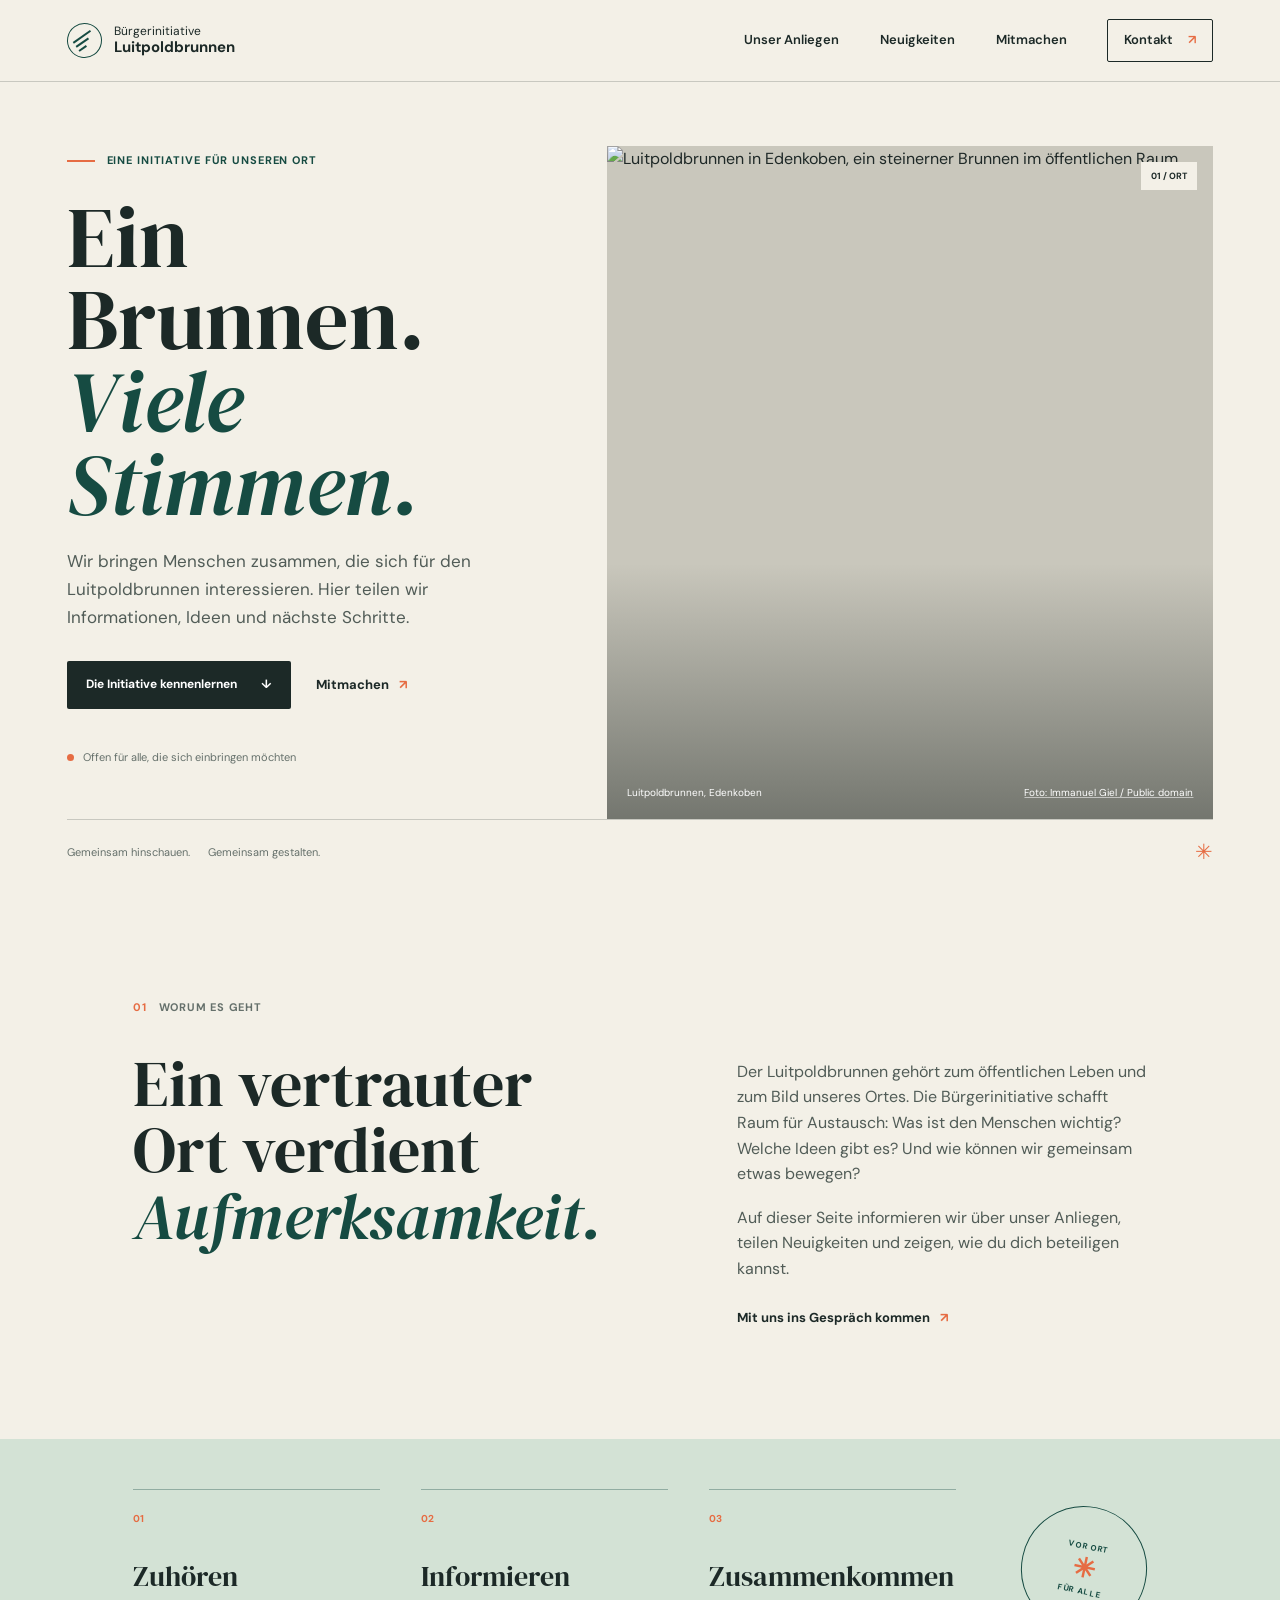
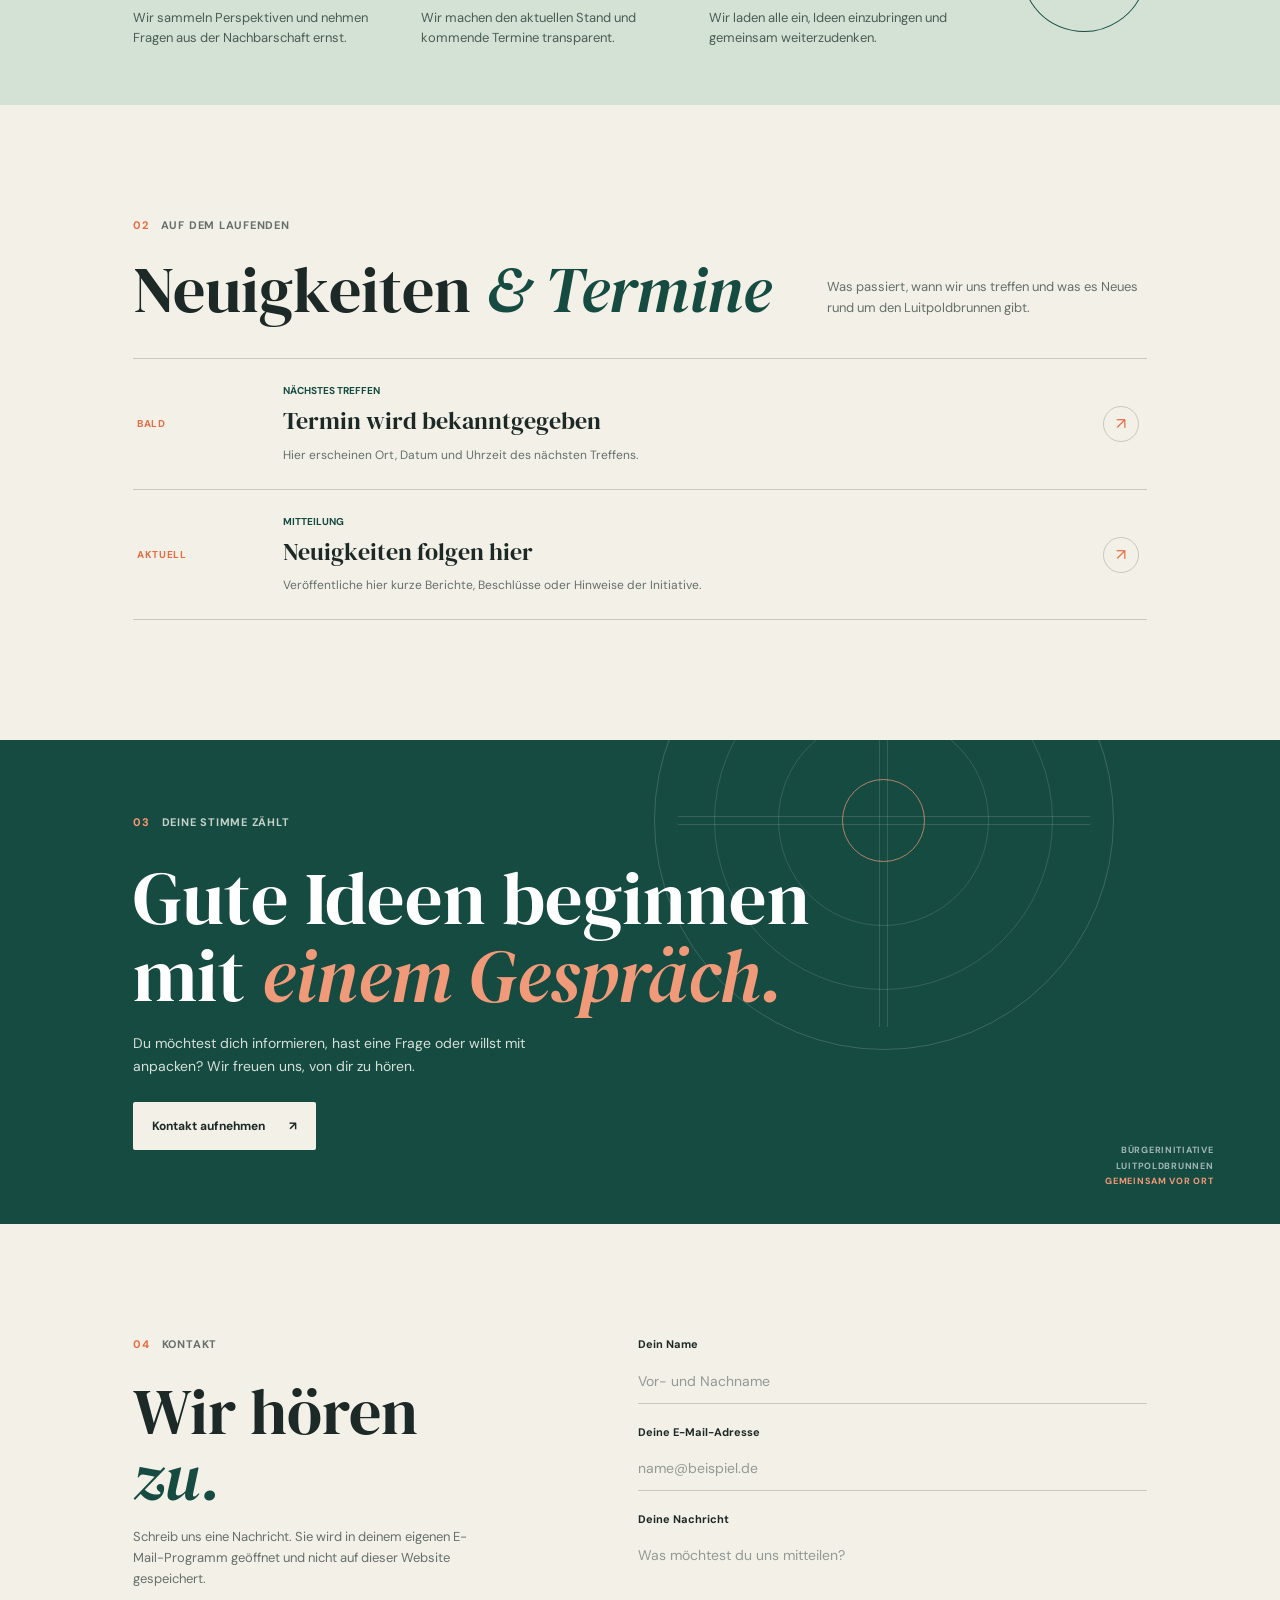
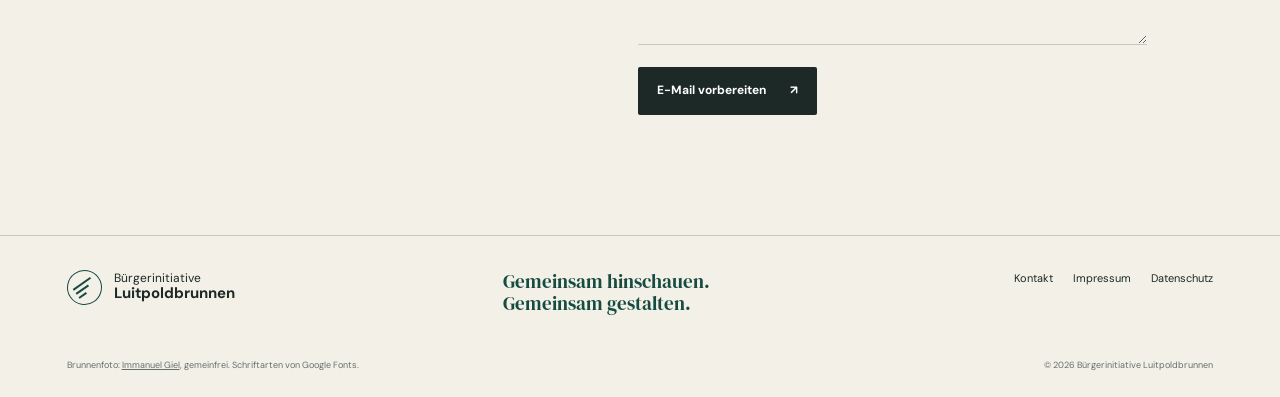
==== index.html @ b9f94759 "Add static Bürgerinitiative Luitpoldbrunnen website" ====
<!doctype html>
<html lang="de">
<head>
  <meta charset="utf-8">
  <meta name="viewport" content="width=device-width, initial-scale=1">
  <meta name="theme-color" content="#f3f0e7">
  <meta name="description" content="Bürgerinitiative Luitpoldbrunnen: Informationen, Termine und Möglichkeiten zum Mitmachen.">
  <title>Bürgerinitiative Luitpoldbrunnen</title>
  <link rel="preconnect" href="https://fonts.googleapis.com">
  <link rel="preconnect" href="https://fonts.gstatic.com" crossorigin>
  <link href="https://fonts.googleapis.com/css2?family=DM+Sans:wght@400;500;600;700&family=DM+Serif+Display&display=swap" rel="stylesheet">
  <link rel="stylesheet" href="styles.css">
  <script src="script.js" defer></script>
</head>
<body>
  <a class="skip-link" href="#inhalt">Zum Inhalt springen</a>
  <header class="site-header">
    <a class="brand" href="#start" aria-label="Bürgerinitiative Luitpoldbrunnen, Startseite">
      <span class="brand-mark" aria-hidden="true"><span></span><span></span><span></span></span>
      <span class="brand-name">Bürgerinitiative<br><strong>Luitpoldbrunnen</strong></span>
    </a>
    <button class="menu-toggle" type="button" aria-expanded="false" aria-controls="hauptnavigation" aria-label="Menü öffnen">
      <span></span><span></span>
    </button>
    <nav class="main-nav" id="hauptnavigation" aria-label="Hauptnavigation">
      <a href="#anliegen">Unser Anliegen</a>
      <a href="#neuigkeiten">Neuigkeiten</a>
      <a href="#mitmachen">Mitmachen</a>
      <a class="nav-contact" href="#kontakt">Kontakt <span aria-hidden="true">↗</span></a>
    </nav>
  </header>

  <main id="inhalt">
    <section class="hero" id="start" aria-labelledby="hero-title">
      <div class="hero-copy">
        <p class="eyebrow"><span class="eyebrow-line"></span> Eine Initiative für unseren Ort</p>
        <h1 id="hero-title">Ein Brunnen.<br><em>Viele Stimmen.</em></h1>
        <p class="hero-intro">Wir bringen Menschen zusammen, die sich für den Luitpoldbrunnen interessieren. Hier teilen wir Informationen, Ideen und nächste Schritte.</p>
        <div class="hero-actions">
          <a class="button button-dark" href="#anliegen">Die Initiative kennenlernen <span aria-hidden="true">↓</span></a>
          <a class="text-link" href="#mitmachen">Mitmachen <span aria-hidden="true">↗</span></a>
        </div>
        <p class="hero-note"><span class="note-dot"></span> Offen für alle, die sich einbringen möchten</p>
      </div>
      <figure class="hero-image">
        <img src="https://upload.wikimedia.org/wikipedia/commons/b/bf/Prinzregent_Lutipold_Edenkoben_1.jpg" alt="Luitpoldbrunnen in Edenkoben, ein steinerner Brunnen im öffentlichen Raum" fetchpriority="high">
        <figcaption><span>Luitpoldbrunnen, Edenkoben</span><a href="https://commons.wikimedia.org/wiki/File:Prinzregent_Lutipold_Edenkoben_1.jpg" target="_blank" rel="noreferrer">Foto: Immanuel Giel / Public domain</a></figcaption>
        <span class="image-index" aria-hidden="true">01 / ORT</span>
      </figure>
      <div class="hero-bottomline"><span>Gemeinsam hinschauen.</span><span>Gemeinsam gestalten.</span><span class="bottomline-mark" aria-hidden="true">✳</span></div>
    </section>

    <section class="intro-section section-wrap" id="anliegen" aria-labelledby="anliegen-title">
      <div class="section-kicker"><span>01</span><span>Worum es geht</span></div>
      <div class="intro-content">
        <h2 id="anliegen-title">Ein vertrauter Ort verdient <em>Aufmerksamkeit.</em></h2>
        <div class="intro-text">
          <p>Der Luitpoldbrunnen gehört zum öffentlichen Leben und zum Bild unseres Ortes. Die Bürgerinitiative schafft Raum für Austausch: Was ist den Menschen wichtig? Welche Ideen gibt es? Und wie können wir gemeinsam etwas bewegen?</p>
          <p>Auf dieser Seite informieren wir über unser Anliegen, teilen Neuigkeiten und zeigen, wie du dich beteiligen kannst.</p>
          <a class="arrow-link" href="#kontakt">Mit uns ins Gespräch kommen <span aria-hidden="true">↗</span></a>
        </div>
      </div>
    </section>

    <section class="principles" aria-label="So arbeitet die Initiative">
      <div class="principle"><span class="principle-number">01</span><h3>Zuhören</h3><p>Wir sammeln Perspektiven und nehmen Fragen aus der Nachbarschaft ernst.</p></div>
      <div class="principle"><span class="principle-number">02</span><h3>Informieren</h3><p>Wir machen den aktuellen Stand und kommende Termine transparent.</p></div>
      <div class="principle"><span class="principle-number">03</span><h3>Zusammenkommen</h3><p>Wir laden alle ein, Ideen einzubringen und gemeinsam weiterzudenken.</p></div>
      <div class="principle-stamp" aria-hidden="true"><span>VOR ORT</span><strong>✳</strong><span>FÜR ALLE</span></div>
    </section>

    <section class="news-section section-wrap" id="neuigkeiten" aria-labelledby="news-title">
      <div class="news-heading">
        <div><div class="section-kicker"><span>02</span><span>Auf dem Laufenden</span></div><h2 id="news-title">Neuigkeiten <em>& Termine</em></h2></div>
        <p>Was passiert, wann wir uns treffen und was es Neues rund um den Luitpoldbrunnen gibt.</p>
      </div>
      <div class="news-list">
        <article class="news-item">
          <span class="news-date">BALD</span>
          <div class="news-main"><p class="news-type">Nächstes Treffen</p><h3>Termin wird bekanntgegeben</h3><p>Hier erscheinen Ort, Datum und Uhrzeit des nächsten Treffens.</p></div>
          <a href="#kontakt" class="news-arrow" aria-label="Nachfragen zum nächsten Treffen">↗</a>
        </article>
        <article class="news-item">
          <span class="news-date">AKTUELL</span>
          <div class="news-main"><p class="news-type">Mitteilung</p><h3>Neuigkeiten folgen hier</h3><p>Veröffentliche hier kurze Berichte, Beschlüsse oder Hinweise der Initiative.</p></div>
          <a href="#kontakt" class="news-arrow" aria-label="Kontakt zur Initiative aufnehmen">↗</a>
        </article>
      </div>
    </section>

    <section class="join-section" id="mitmachen" aria-labelledby="mitmachen-title">
      <div class="join-decoration" aria-hidden="true"><span></span><span></span><span></span></div>
      <div class="join-content">
        <div class="section-kicker section-kicker-light"><span>03</span><span>Deine Stimme zählt</span></div>
        <h2 id="mitmachen-title">Gute Ideen beginnen<br>mit <em>einem Gespräch.</em></h2>
        <p>Du möchtest dich informieren, hast eine Frage oder willst mit anpacken? Wir freuen uns, von dir zu hören.</p>
        <a class="button button-light" href="#kontakt">Kontakt aufnehmen <span aria-hidden="true">↗</span></a>
      </div>
      <div class="join-side-note">BÜRGERINITIATIVE<br>LUITPOLD­BRUNNEN<br><span>GEMEINSAM VOR ORT</span></div>
    </section>

    <section class="contact-section section-wrap" id="kontakt" aria-labelledby="kontakt-title">
      <div class="contact-heading">
        <div class="section-kicker"><span>04</span><span>Kontakt</span></div>
        <h2 id="kontakt-title">Wir hören <em>zu.</em></h2>
        <p>Schreib uns eine Nachricht. Sie wird in deinem eigenen E-Mail-Programm geöffnet und nicht auf dieser Website gespeichert.</p>
      </div>
      <form class="contact-form" id="kontaktformular">
        <label for="name">Dein Name</label>
        <input id="name" name="name" autocomplete="name" required placeholder="Vor- und Nachname">
        <label for="email">Deine E-Mail-Adresse</label>
        <input id="email" name="email" type="email" autocomplete="email" required placeholder="name@beispiel.de">
        <label for="nachricht">Deine Nachricht</label>
        <textarea id="nachricht" name="nachricht" rows="4" required placeholder="Was möchtest du uns mitteilen?"></textarea>
        <div class="form-bottom"><button class="button button-dark" type="submit">E-Mail vorbereiten <span aria-hidden="true">↗</span></button><p class="form-status" id="formularstatus" role="status" aria-live="polite"></p></div>
      </form>
    </section>
  </main>

  <footer class="site-footer">
    <a class="brand footer-brand" href="#start">
      <span class="brand-mark" aria-hidden="true"><span></span><span></span><span></span></span>
      <span class="brand-name">Bürgerinitiative<br><strong>Luitpoldbrunnen</strong></span>
    </a>
    <p class="footer-tagline">Gemeinsam hinschauen.<br>Gemeinsam gestalten.</p>
    <div class="footer-links"><a href="#kontakt">Kontakt</a><a href="impressum.html">Impressum</a><a href="datenschutz.html">Datenschutz</a></div>
    <p class="footer-credit">Brunnenfoto: <a href="https://commons.wikimedia.org/wiki/File:Prinzregent_Lutipold_Edenkoben_1.jpg" target="_blank" rel="noreferrer">Immanuel Giel</a>, gemeinfrei. Schriftarten von Google Fonts.</p>
    <p class="copyright">© <span id="jahr"></span> Bürgerinitiative Luitpoldbrunnen</p>
  </footer>
</body>
</html>
---- styles.css ----
:root {
  color-scheme: light;
  --paper: #f3f0e7;
  --paper-deep: #e8e4d8;
  --ink: #1c2927;
  --muted: #65706b;
  --green: #164b42;
  --green-light: #d3e2d5;
  --orange: #e66c43;
  --line: rgba(28, 41, 39, .2);
  --serif: 'DM Serif Display', Georgia, serif;
  --sans: 'DM Sans', sans-serif;
}

* { box-sizing: border-box; }
html { scroll-behavior: smooth; scroll-padding-top: 82px; overflow-x: clip; }
body { margin: 0; background: var(--paper); color: var(--ink); font-family: var(--sans); font-size: 16px; line-height: 1.6; }
a { color: inherit; }
button, input, textarea { font: inherit; }
::selection { background: var(--orange); color: #fff; }
.skip-link { position: absolute; z-index: 20; top: -60px; left: 16px; padding: 10px 14px; background: var(--ink); color: #fff; }
.skip-link:focus { top: 12px; }

.site-header { min-height: 82px; padding: 14px 5.2vw; display: flex; justify-content: space-between; align-items: center; border-bottom: 1px solid var(--line); position: relative; z-index: 5; background: var(--paper); }
.brand { display: inline-flex; gap: 12px; align-items: center; text-decoration: none; line-height: 1.15; }
.brand-name { font-size: 12px; letter-spacing: 0; }
.brand-name strong { font-size: 15px; font-weight: 700; }
.brand-mark { width: 35px; height: 35px; display: grid; align-content: center; gap: 3px; padding: 6px; border: 1px solid var(--green); border-radius: 50%; transform: rotate(-35deg); }
.brand-mark span { display: block; height: 2px; background: var(--green); }
.brand-mark span:nth-child(2) { width: 72%; }
.brand-mark span:nth-child(3) { width: 44%; }
.main-nav { display: flex; align-items: center; gap: clamp(20px, 3.2vw, 52px); }
.main-nav a { font-size: 13px; font-weight: 600; text-decoration: none; transition: color .2s ease; }
.main-nav a:hover, .footer-links a:hover { color: var(--orange); }
.main-nav .nav-contact { padding: 10px 16px; border: 1px solid var(--ink); border-radius: 2px; }
.nav-contact span { margin-left: 12px; color: var(--orange); }
.menu-toggle { display: none; }

.hero { min-height: 680px; padding: 64px 5.2vw 0; display: grid; grid-template-columns: minmax(0, .88fr) minmax(380px, 1.12fr); grid-template-rows: 1fr auto; column-gap: 5vw; overflow: hidden; }
.hero-copy { align-self: center; padding: 6px 0 52px; max-width: 610px; animation: rise-in .7s ease both; }
.eyebrow, .section-kicker { display: flex; align-items: center; gap: 12px; font-size: 11px; font-weight: 700; text-transform: uppercase; }
.eyebrow { color: var(--green); letter-spacing: .08em; }
.eyebrow-line { display: inline-block; width: 28px; height: 2px; background: var(--orange); }
h1, h2, h3, p { margin-top: 0; }
h1, h2 { font-family: var(--serif); font-weight: 400; letter-spacing: 0; }
h1 { margin: 26px 0 22px; font-size: clamp(56px, 6.7vw, 94px); line-height: .96; }
h1 em, h2 em { color: var(--green); font-weight: 400; }
.hero-intro { max-width: 430px; margin-bottom: 30px; color: #515c57; font-size: 17px; line-height: 1.65; }
.hero-actions { display: flex; flex-wrap: wrap; align-items: center; gap: 25px; }
.button { min-height: 48px; display: inline-flex; align-items: center; justify-content: center; gap: 24px; padding: 0 18px; border: 1px solid transparent; border-radius: 2px; font-size: 12px; font-weight: 700; text-decoration: none; cursor: pointer; transition: transform .18s ease, background .18s ease; }
.button:hover { transform: translateY(-2px); }
.button-dark { background: var(--ink); color: #fff; }
.button-dark:hover { background: var(--green); }
.button-light { background: var(--paper); color: var(--ink); }
.button-light:hover { background: #fff; }
.text-link, .arrow-link { font-size: 13px; font-weight: 700; text-decoration: none; }
.text-link span, .arrow-link span { margin-left: 7px; color: var(--orange); }
.hero-note { display: flex; align-items: center; gap: 9px; margin: 40px 0 0; font-size: 11px; color: var(--muted); }
.note-dot { width: 7px; height: 7px; border-radius: 50%; background: var(--orange); }
.hero-image { position: relative; align-self: stretch; min-height: 465px; margin: 0; overflow: hidden; background: #c9c7bc; animation: reveal-image .8s .12s ease both; }
.hero-image::after { position: absolute; inset: 0; content: ''; pointer-events: none; background: linear-gradient(180deg, transparent 62%, rgba(12, 20, 17, .45)); }
.hero-image img { width: 100%; height: 100%; min-height: 465px; display: block; object-fit: cover; object-position: center; filter: saturate(.78); }
.hero-image figcaption { position: absolute; z-index: 1; bottom: 18px; left: 20px; right: 20px; display: flex; flex-wrap: wrap; justify-content: space-between; gap: 5px 16px; color: #fff; font-size: 10px; }
.hero-image figcaption a { text-decoration-color: rgba(255,255,255,.55); }
.image-index { position: absolute; z-index: 1; top: 16px; right: 16px; padding: 7px 10px; background: var(--paper); color: var(--ink); font-size: 9px; font-weight: 700; }
.hero-bottomline { grid-column: 1 / -1; display: flex; gap: 18px; align-items: center; padding: 16px 0 18px; border-top: 1px solid var(--line); color: var(--muted); font-size: 11px; }
.bottomline-mark { margin-left: auto; color: var(--orange); font-size: 21px; }

.section-wrap { padding-left: 10.4vw; padding-right: 10.4vw; }
.intro-section { padding-top: 112px; padding-bottom: 110px; }
.section-kicker { color: var(--muted); letter-spacing: .07em; }
.section-kicker span:first-child { color: var(--orange); }
.intro-content { display: grid; grid-template-columns: 1.1fr .9fr; gap: 8vw; margin-top: 34px; }
h2 { font-size: clamp(42px, 5vw, 68px); line-height: 1.04; }
.intro-content h2 { max-width: 610px; margin-bottom: 0; }
.intro-text { max-width: 465px; padding-top: 8px; color: #515c57; }
.intro-text p { margin-bottom: 18px; }
.arrow-link { display: inline-block; margin-top: 8px; color: var(--ink); }

.principles { position: relative; display: grid; grid-template-columns: repeat(3, 1fr) 150px; gap: 3.2vw; padding: 50px 10.4vw 56px; background: var(--green-light); overflow: hidden; }
.principle { position: relative; z-index: 1; border-top: 1px solid rgba(22, 75, 66, .35); padding-top: 14px; }
.principle-number { color: var(--orange); font-size: 10px; font-weight: 700; }
.principle h3 { margin: 24px 0 9px; font-family: var(--serif); font-size: 28px; font-weight: 400; }
.principle p { max-width: 245px; margin-bottom: 0; color: #4b5c55; font-size: 13px; }
.principle-stamp { width: 126px; height: 126px; align-self: center; justify-self: end; display: flex; flex-direction: column; align-items: center; justify-content: center; border: 1px solid var(--green); border-radius: 50%; color: var(--green); transform: rotate(12deg); }
.principle-stamp span { font-size: 8px; font-weight: 700; letter-spacing: .1em; }
.principle-stamp strong { color: var(--orange); font-size: 27px; line-height: 1.2; }

.news-section { padding-top: 112px; padding-bottom: 120px; }
.news-heading { display: flex; justify-content: space-between; align-items: end; gap: 30px; margin-bottom: 35px; }
.news-heading h2 { margin: 22px 0 0; }
.news-heading > p { max-width: 320px; margin-bottom: 5px; color: var(--muted); font-size: 13px; }
.news-list { border-top: 1px solid var(--line); }
.news-item { display: grid; grid-template-columns: 120px 1fr 40px; gap: 26px; align-items: center; padding: 24px 4px; border-bottom: 1px solid var(--line); }
.news-date { color: var(--orange); font-size: 10px; font-weight: 700; letter-spacing: .06em; }
.news-type { margin-bottom: 3px; color: var(--green); font-size: 10px; font-weight: 700; text-transform: uppercase; }
.news-main h3 { margin-bottom: 5px; font-family: var(--serif); font-size: 24px; font-weight: 400; }
.news-main > p:last-child { margin-bottom: 0; color: var(--muted); font-size: 12px; }
.news-arrow { width: 36px; height: 36px; display: grid; place-items: center; border: 1px solid var(--line); border-radius: 50%; color: var(--orange); text-decoration: none; transition: background .2s, color .2s; }
.news-arrow:hover { background: var(--ink); color: #fff; }

.join-section { position: relative; min-height: 475px; display: flex; align-items: center; padding: 74px 10.4vw; overflow: hidden; background: var(--green); color: #fff; }
.join-content { position: relative; z-index: 1; max-width: 700px; }
.section-kicker-light { color: #c4d2c8; }
.section-kicker-light span:first-child { color: #ff9774; }
.join-content h2 { margin: 28px 0 18px; font-size: clamp(44px, 5.8vw, 76px); }
.join-content h2 em { color: #f19a79; }
.join-content > p { max-width: 425px; margin-bottom: 25px; color: #d5e0d9; font-size: 14px; }
.join-decoration { position: absolute; right: 13%; top: -31%; width: 460px; height: 460px; border: 1px solid rgba(255,255,255,.16); border-radius: 50%; }
.join-decoration::before, .join-decoration::after, .join-decoration span { position: absolute; inset: 13%; border: 1px solid rgba(255,255,255,.13); border-radius: 50%; content: ''; }
.join-decoration::after { inset: 27%; }
.join-decoration span:nth-child(1) { inset: 41%; border-color: rgba(241,154,121,.7); }
.join-decoration span:nth-child(2) { inset: 5% 49%; border-width: 0 1px; border-radius: 0; }
.join-decoration span:nth-child(3) { inset: 49% 5%; border-width: 1px 0; border-radius: 0; }
.join-side-note { position: absolute; right: 5.2vw; bottom: 35px; color: rgba(255,255,255,.6); font-size: 9px; font-weight: 700; line-height: 1.7; letter-spacing: .08em; text-align: right; }
.join-side-note span { color: #f19a79; }

.contact-section { display: grid; grid-template-columns: .85fr 1.15fr; gap: 10vw; padding-top: 112px; padding-bottom: 120px; }
.contact-heading h2 { margin: 25px 0 15px; }
.contact-heading > p { max-width: 340px; color: var(--muted); font-size: 13px; }
.contact-form { display: grid; grid-template-columns: 1fr; }
.contact-form label { margin: 0 0 5px; font-size: 11px; font-weight: 700; }
.contact-form input, .contact-form textarea { width: 100%; min-height: 45px; margin-bottom: 20px; padding: 10px 0; border: 0; border-bottom: 1px solid var(--line); border-radius: 0; outline: none; background: transparent; color: var(--ink); font-size: 14px; resize: vertical; }
.contact-form input:focus, .contact-form textarea:focus { border-bottom-color: var(--green); }
.contact-form input::placeholder, .contact-form textarea::placeholder { color: #939a95; }
.form-bottom { display: flex; align-items: center; flex-wrap: wrap; gap: 14px; margin-top: 2px; }
.form-status { max-width: 300px; margin: 0; color: var(--muted); font-size: 11px; }

.site-footer { display: grid; grid-template-columns: 1.2fr 1fr 1fr; gap: 24px; align-items: start; padding: 34px 5.2vw 24px; border-top: 1px solid var(--line); }
.footer-tagline { color: var(--green); font-family: var(--serif); font-size: 19px; line-height: 1.2; }
.footer-links { display: flex; flex-wrap: wrap; gap: 12px 20px; justify-content: end; font-size: 11px; }
.footer-links a { text-decoration: none; }
.footer-credit, .copyright { margin: 0; color: var(--muted); font-size: 9px; }
.footer-credit { grid-column: 1 / 3; }
.copyright { justify-self: end; text-align: right; }

@keyframes rise-in { from { opacity: 0; transform: translateY(14px); } to { opacity: 1; transform: translateY(0); } }
@keyframes reveal-image { from { opacity: 0; clip-path: inset(0 0 100% 0); } to { opacity: 1; clip-path: inset(0 0 0 0); } }

@media (max-width: 900px) {
  .hero { min-height: 600px; grid-template-columns: .9fr 1.1fr; column-gap: 3vw; }
  .hero-image, .hero-image img { min-height: 410px; }
  h1 { font-size: clamp(54px, 8vw, 76px); }
  .section-wrap, .principles, .join-section { padding-left: 7vw; padding-right: 7vw; }
  .intro-content { gap: 5vw; }
  .principles { grid-template-columns: repeat(3, 1fr); }
  .principle-stamp { display: none; }
  .site-footer { padding-left: 5vw; padding-right: 5vw; }
}

@media (max-width: 640px) {
  html { scroll-padding-top: 70px; }
  .site-header { min-height: 70px; padding: 10px 20px; }
  .brand-mark { width: 32px; height: 32px; }
  .brand-name { font-size: 10px; }
  .brand-name strong { font-size: 13px; }
  .menu-toggle { width: 42px; height: 42px; display: grid; align-content: center; justify-items: center; gap: 6px; border: 1px solid var(--line); border-radius: 2px; background: transparent; cursor: pointer; }
  .menu-toggle span { width: 17px; height: 1px; background: var(--ink); transition: transform .2s; }
  .menu-toggle[aria-expanded="true"] span:first-child { transform: translateY(3.5px) rotate(45deg); }
  .menu-toggle[aria-expanded="true"] span:last-child { transform: translateY(-3.5px) rotate(-45deg); }
  .main-nav { position: absolute; top: 69px; left: 0; right: 0; display: none; align-items: stretch; gap: 0; padding: 8px 20px 20px; border-bottom: 1px solid var(--line); background: var(--paper); }
  .main-nav.is-open { display: flex; flex-direction: column; }
  .main-nav a { padding: 12px 0; }
  .main-nav .nav-contact { margin-top: 7px; padding: 10px 12px; }
  .hero { min-height: auto; padding: 48px 20px 0; grid-template-columns: 1fr; grid-template-rows: auto auto auto; }
  .hero-copy { padding: 0 0 36px; }
  .eyebrow { font-size: 9px; }
  h1 { margin: 22px 0 18px; font-size: clamp(55px, 14vw, 76px); }
  .hero-intro { max-width: 390px; font-size: 15px; }
  .hero-actions { gap: 16px; }
  .button { min-height: 46px; gap: 14px; padding: 0 14px; font-size: 11px; }
  .hero-note { margin-top: 25px; }
  .hero-image { min-height: 340px; }
  .hero-image img { min-height: 340px; }
  .hero-image figcaption { left: 12px; right: 12px; bottom: 12px; font-size: 9px; }
  .hero-bottomline { margin-top: 0; font-size: 9px; gap: 10px; }
  .section-wrap { padding-left: 20px; padding-right: 20px; }
  .intro-section { padding-top: 72px; padding-bottom: 72px; }
  .intro-content { grid-template-columns: 1fr; gap: 20px; margin-top: 24px; }
  h2 { font-size: 46px; }
  .intro-text { font-size: 14px; }
  .principles { grid-template-columns: 1fr; gap: 26px; padding: 36px 22px 42px; }
  .principle { padding-top: 10px; }
  .principle h3 { margin-top: 13px; font-size: 25px; }
  .principle p { max-width: 360px; }
  .news-section { padding-top: 74px; padding-bottom: 80px; }
  .news-heading { display: block; margin-bottom: 24px; }
  .news-heading h2 { margin-top: 18px; }
  .news-heading > p { margin-top: 15px; }
  .news-item { grid-template-columns: 62px 1fr 30px; gap: 12px; padding: 20px 0; }
  .news-main h3 { font-size: 20px; }
  .news-main > p:last-child { font-size: 11px; }
  .news-arrow { width: 30px; height: 30px; }
  .join-section { min-height: 420px; padding: 62px 22px 90px; }
  .join-content h2 { margin-top: 22px; font-size: 48px; }
  .join-content > p { font-size: 13px; }
  .join-decoration { right: -235px; top: 7%; width: 390px; height: 390px; }
  .join-side-note { right: 22px; bottom: 20px; }
  .contact-section { grid-template-columns: 1fr; gap: 28px; padding-top: 75px; padding-bottom: 80px; }
  .contact-heading h2 { margin-top: 18px; }
  .site-footer { grid-template-columns: 1fr 1fr; gap: 20px 10px; padding: 28px 22px 22px; }
  .footer-tagline { justify-self: end; font-size: 16px; text-align: right; }
  .footer-links { grid-column: 1 / -1; justify-content: start; }
  .footer-credit { grid-column: 1 / -1; line-height: 1.5; }
  .copyright { grid-column: 1 / -1; justify-self: start; text-align: left; }
}

@media (prefers-reduced-motion: reduce) {
  *, *::before, *::after { scroll-behavior: auto !important; animation-duration: .01ms !important; animation-iteration-count: 1 !important; transition-duration: .01ms !important; }
}
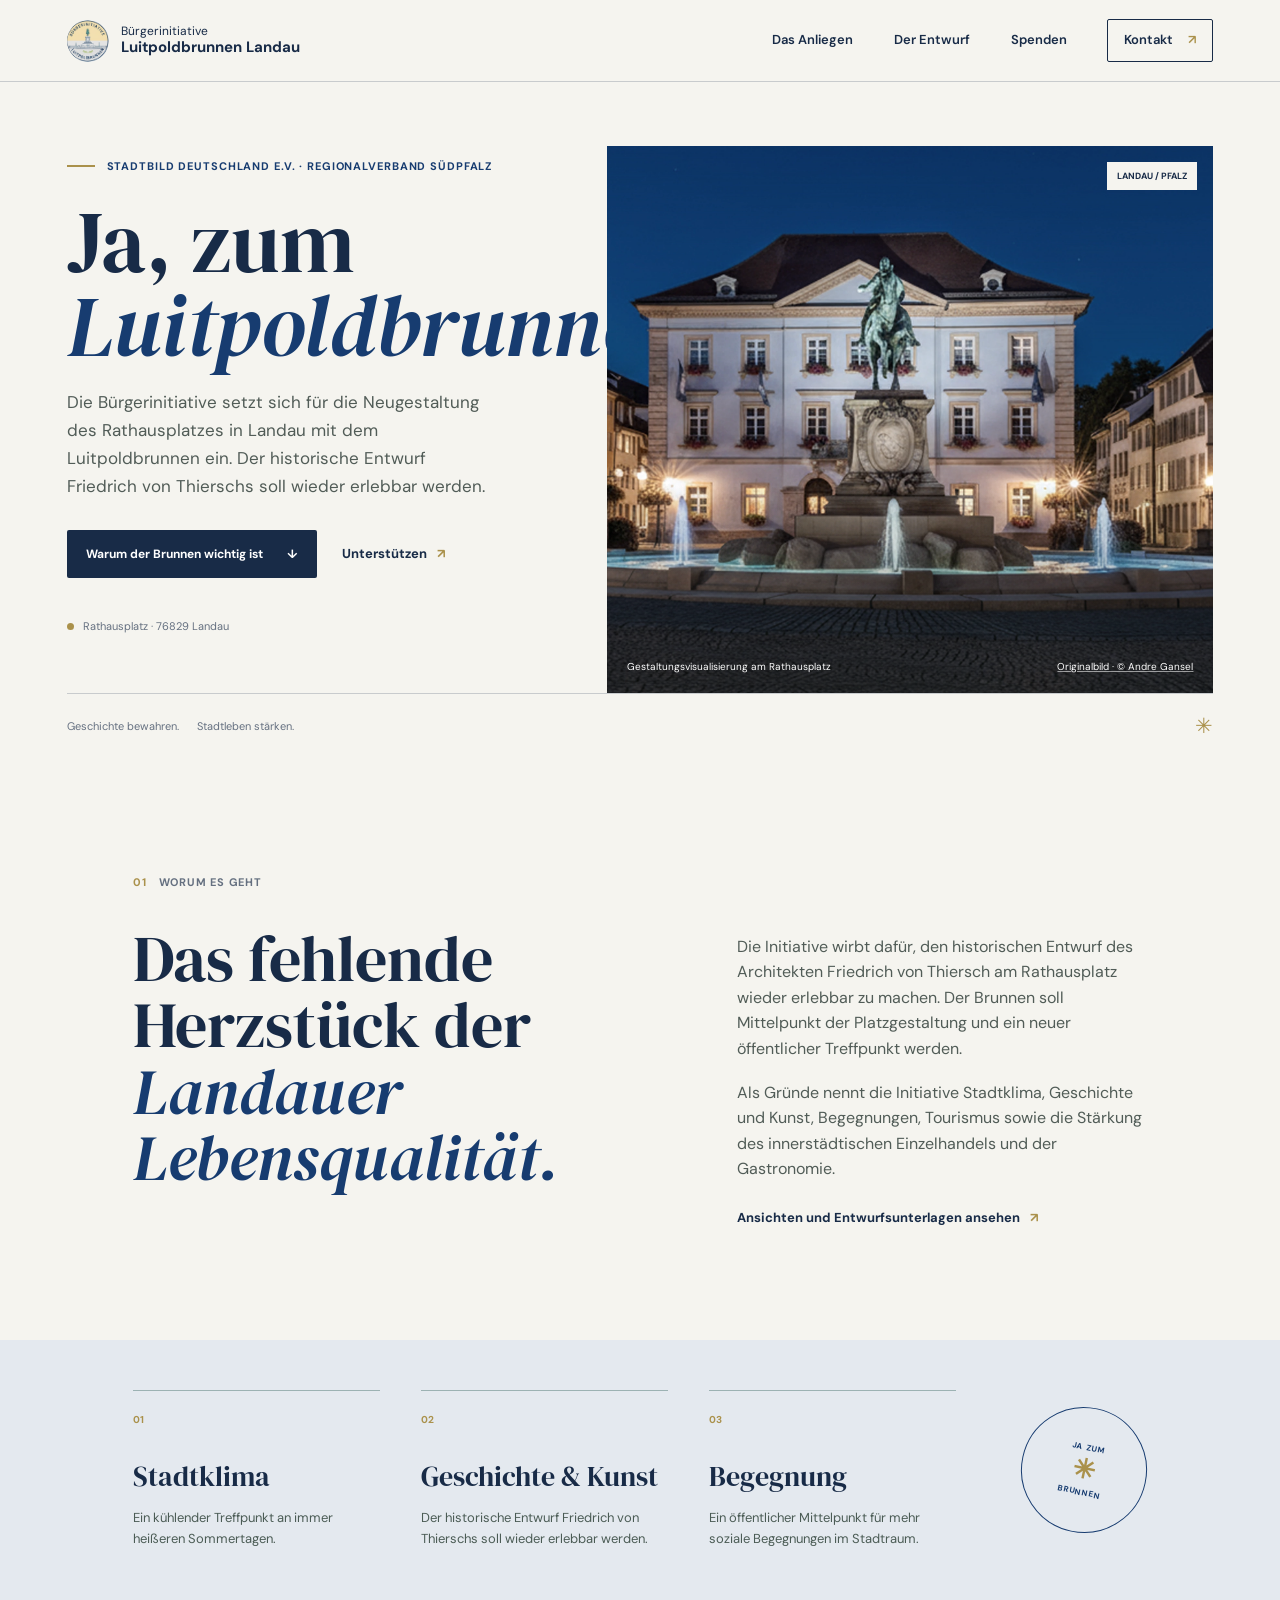
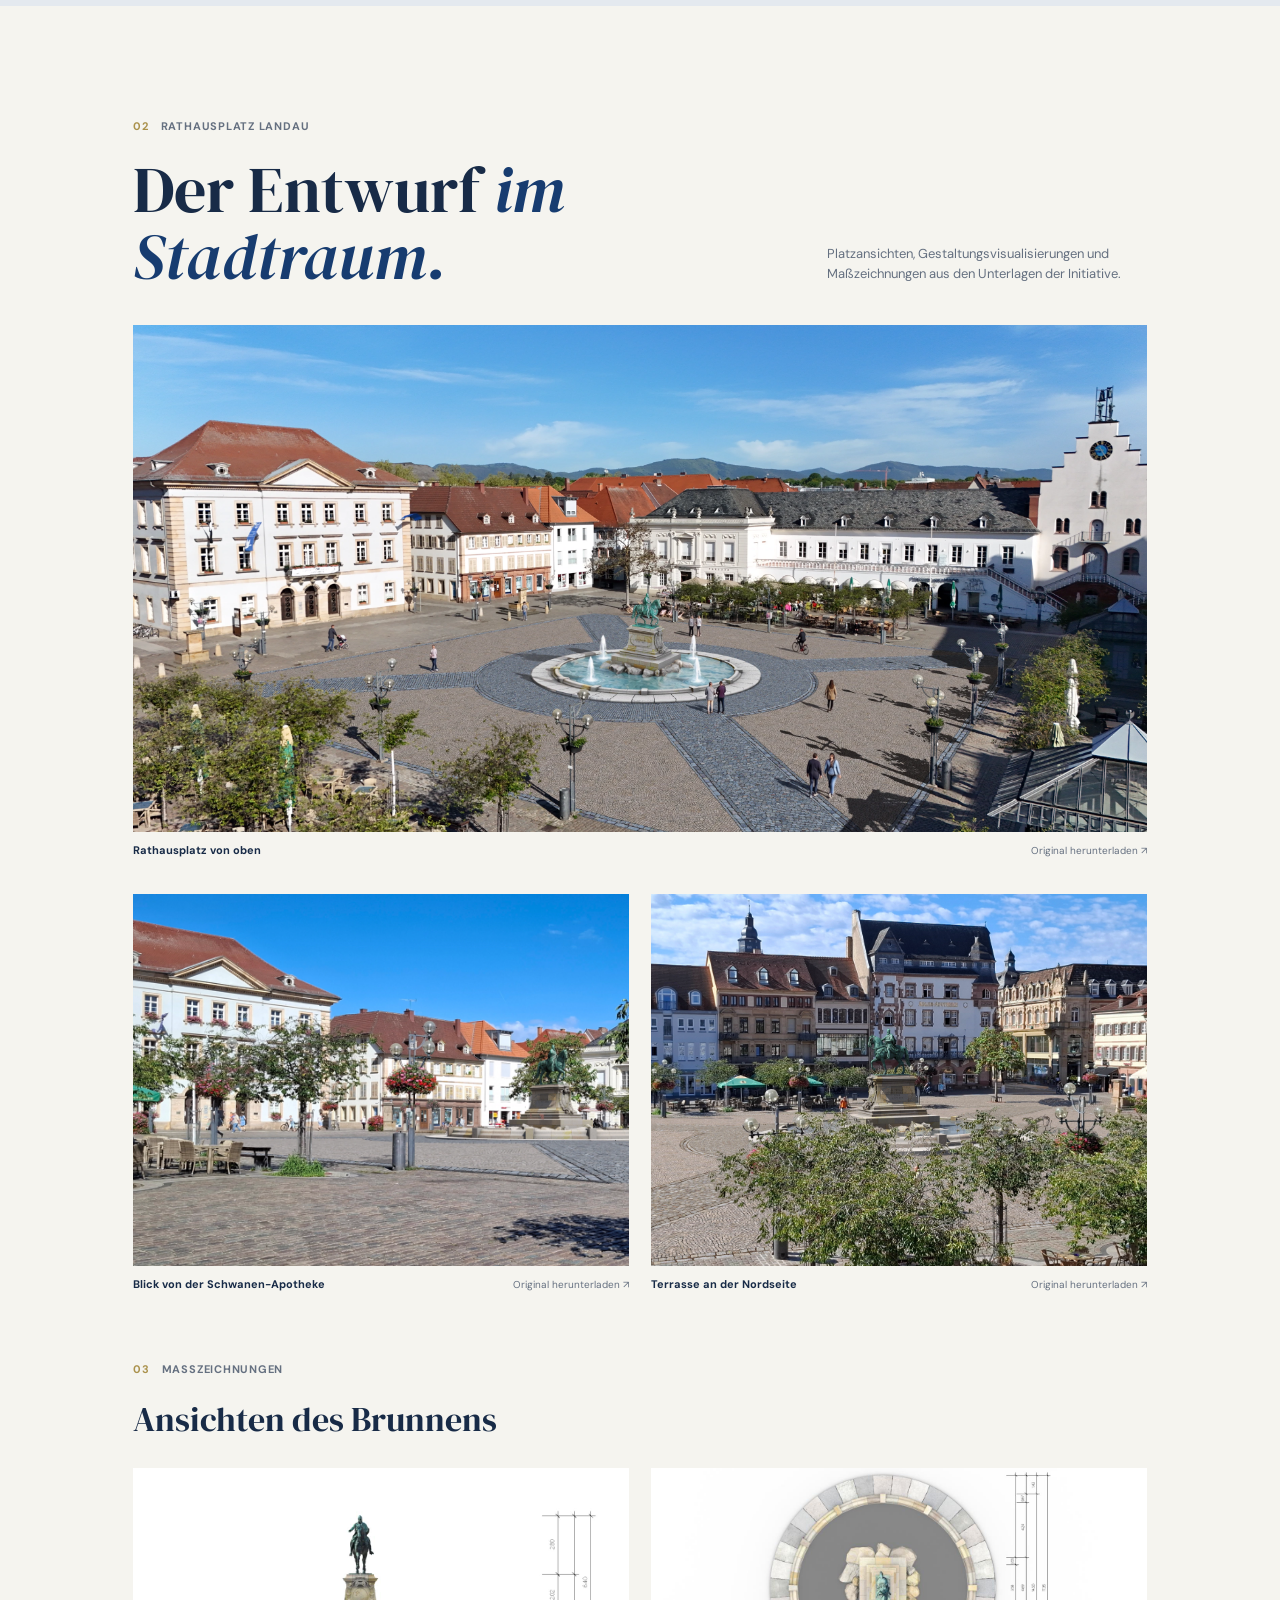
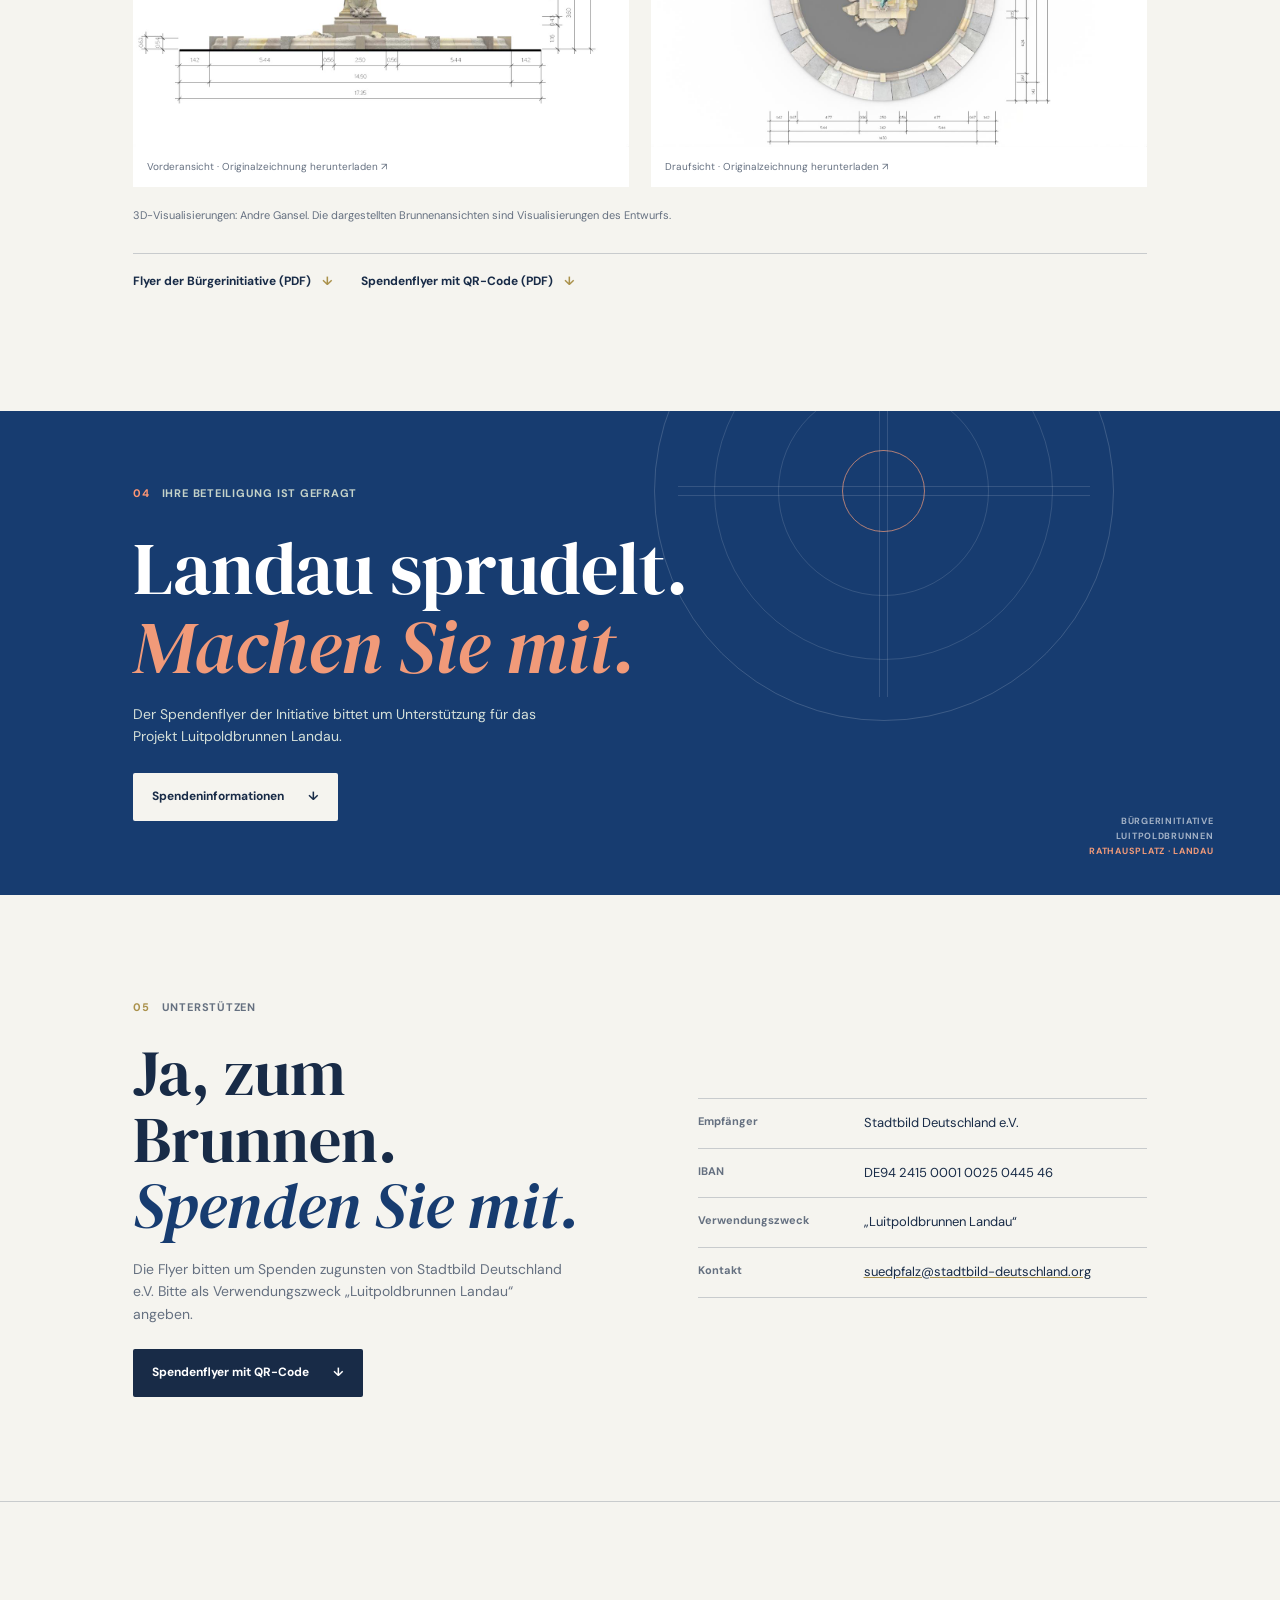
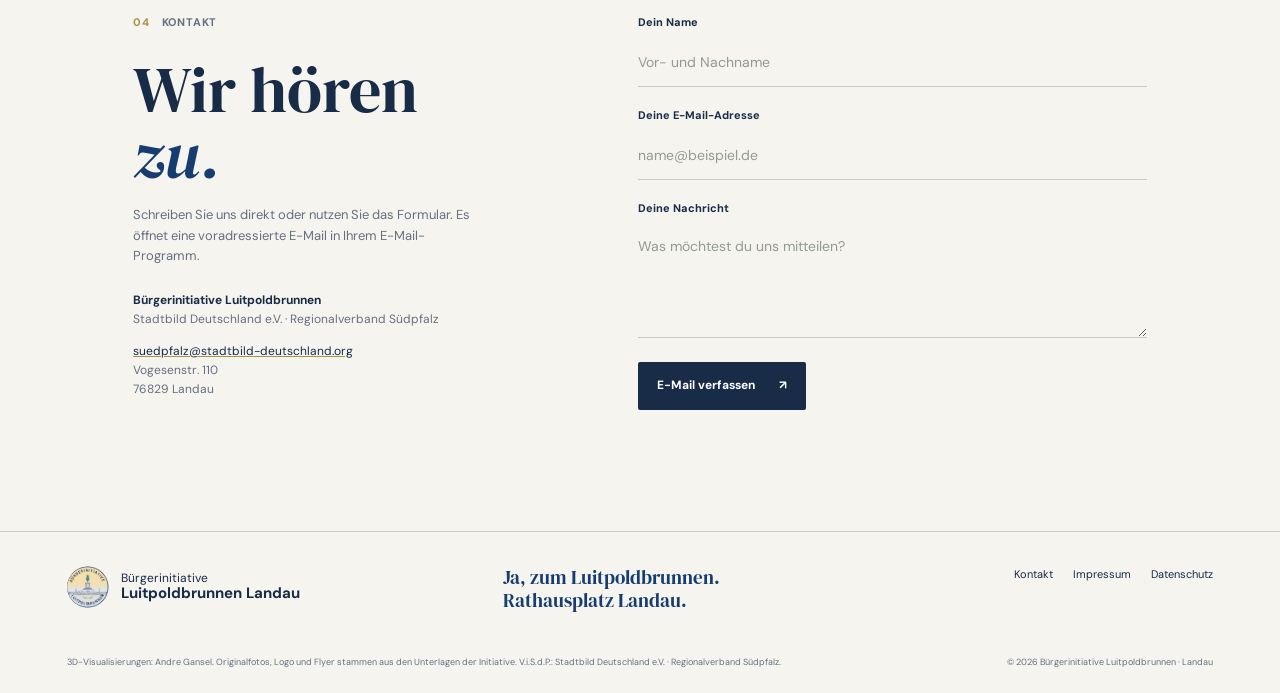
==== commit d422e1b5: "Update Luitpoldbrunnen website with official materials" ====
--- a/index.html
+++ b/index.html
@@ -4,8 +4,8 @@
   <meta charset="utf-8">
   <meta name="viewport" content="width=device-width, initial-scale=1">
   <meta name="theme-color" content="#f3f0e7">
-  <meta name="description" content="Bürgerinitiative Luitpoldbrunnen: Informationen, Termine und Möglichkeiten zum Mitmachen.">
-  <title>Bürgerinitiative Luitpoldbrunnen</title>
+  <meta name="description" content="Die Bürgerinitiative setzt sich für den Luitpoldbrunnen am Rathausplatz in Landau ein.">
+  <title>Luitpoldbrunnen Landau | Bürgerinitiative</title>
   <link rel="preconnect" href="https://fonts.googleapis.com">
   <link rel="preconnect" href="https://fonts.gstatic.com" crossorigin>
   <link href="https://fonts.googleapis.com/css2?family=DM+Sans:wght@400;500;600;700&family=DM+Serif+Display&display=swap" rel="stylesheet">
@@ -16,16 +16,16 @@
   <a class="skip-link" href="#inhalt">Zum Inhalt springen</a>
   <header class="site-header">
     <a class="brand" href="#start" aria-label="Bürgerinitiative Luitpoldbrunnen, Startseite">
-      <span class="brand-mark" aria-hidden="true"><span></span><span></span><span></span></span>
-      <span class="brand-name">Bürgerinitiative<br><strong>Luitpoldbrunnen</strong></span>
+      <img class="brand-logo" src="assets/originale/Bild1.jpg" alt="">
+      <span class="brand-name">Bürgerinitiative<br><strong>Luitpoldbrunnen Landau</strong></span>
     </a>
     <button class="menu-toggle" type="button" aria-expanded="false" aria-controls="hauptnavigation" aria-label="Menü öffnen">
       <span></span><span></span>
     </button>
     <nav class="main-nav" id="hauptnavigation" aria-label="Hauptnavigation">
-      <a href="#anliegen">Unser Anliegen</a>
-      <a href="#neuigkeiten">Neuigkeiten</a>
-      <a href="#mitmachen">Mitmachen</a>
+      <a href="#anliegen">Das Anliegen</a>
+      <a href="#entwurf">Der Entwurf</a>
+      <a href="#spenden">Spenden</a>
       <a class="nav-contact" href="#kontakt">Kontakt <span aria-hidden="true">↗</span></a>
     </nav>
   </header>
@@ -33,77 +33,117 @@
   <main id="inhalt">
     <section class="hero" id="start" aria-labelledby="hero-title">
       <div class="hero-copy">
-        <p class="eyebrow"><span class="eyebrow-line"></span> Eine Initiative für unseren Ort</p>
-        <h1 id="hero-title">Ein Brunnen.<br><em>Viele Stimmen.</em></h1>
-        <p class="hero-intro">Wir bringen Menschen zusammen, die sich für den Luitpoldbrunnen interessieren. Hier teilen wir Informationen, Ideen und nächste Schritte.</p>
+        <p class="eyebrow"><span class="eyebrow-line"></span> Stadtbild Deutschland e.V. · Regionalverband Südpfalz</p>
+        <h1 id="hero-title">Ja, zum<br><em>Luitpoldbrunnen.</em></h1>
+        <p class="hero-intro">Die Bürgerinitiative setzt sich für die Neugestaltung des Rathausplatzes in Landau mit dem Luitpoldbrunnen ein. Der historische Entwurf Friedrich von Thierschs soll wieder erlebbar werden.</p>
         <div class="hero-actions">
-          <a class="button button-dark" href="#anliegen">Die Initiative kennenlernen <span aria-hidden="true">↓</span></a>
-          <a class="text-link" href="#mitmachen">Mitmachen <span aria-hidden="true">↗</span></a>
+          <a class="button button-dark" href="#anliegen">Warum der Brunnen wichtig ist <span aria-hidden="true">↓</span></a>
+          <a class="text-link" href="#spenden">Unterstützen <span aria-hidden="true">↗</span></a>
         </div>
-        <p class="hero-note"><span class="note-dot"></span> Offen für alle, die sich einbringen möchten</p>
+        <p class="hero-note"><span class="note-dot"></span> Rathausplatz · 76829 Landau</p>
       </div>
       <figure class="hero-image">
-        <img src="https://upload.wikimedia.org/wikipedia/commons/b/bf/Prinzregent_Lutipold_Edenkoben_1.jpg" alt="Luitpoldbrunnen in Edenkoben, ein steinerner Brunnen im öffentlichen Raum" fetchpriority="high">
-        <figcaption><span>Luitpoldbrunnen, Edenkoben</span><a href="https://commons.wikimedia.org/wiki/File:Prinzregent_Lutipold_Edenkoben_1.jpg" target="_blank" rel="noreferrer">Foto: Immanuel Giel / Public domain</a></figcaption>
-        <span class="image-index" aria-hidden="true">01 / ORT</span>
+        <picture>
+          <source srcset="assets/web/rathaus-daemmerung.webp" type="image/webp">
+          <img src="assets/originale/Luitpoldbrunnen_vor_Rathaus_Daemmerung.jpeg" alt="Visualisierung des Luitpoldbrunnens am Rathausplatz in Landau bei Dämmerung" fetchpriority="high">
+        </picture>
+        <figcaption><span>Gestaltungsvisualisierung am Rathausplatz</span><a href="assets/originale/Luitpoldbrunnen_vor_Rathaus_Daemmerung.jpeg" download>Originalbild · © Andre Gansel</a></figcaption>
+        <span class="image-index" aria-hidden="true">LANDAU / PFALZ</span>
       </figure>
-      <div class="hero-bottomline"><span>Gemeinsam hinschauen.</span><span>Gemeinsam gestalten.</span><span class="bottomline-mark" aria-hidden="true">✳</span></div>
+      <div class="hero-bottomline"><span>Geschichte bewahren.</span><span>Stadtleben stärken.</span><span class="bottomline-mark" aria-hidden="true">✳</span></div>
     </section>
 
     <section class="intro-section section-wrap" id="anliegen" aria-labelledby="anliegen-title">
       <div class="section-kicker"><span>01</span><span>Worum es geht</span></div>
       <div class="intro-content">
-        <h2 id="anliegen-title">Ein vertrauter Ort verdient <em>Aufmerksamkeit.</em></h2>
+        <h2 id="anliegen-title">Das fehlende Herzstück der <em>Landauer Lebensqualität.</em></h2>
         <div class="intro-text">
-          <p>Der Luitpoldbrunnen gehört zum öffentlichen Leben und zum Bild unseres Ortes. Die Bürgerinitiative schafft Raum für Austausch: Was ist den Menschen wichtig? Welche Ideen gibt es? Und wie können wir gemeinsam etwas bewegen?</p>
-          <p>Auf dieser Seite informieren wir über unser Anliegen, teilen Neuigkeiten und zeigen, wie du dich beteiligen kannst.</p>
-          <a class="arrow-link" href="#kontakt">Mit uns ins Gespräch kommen <span aria-hidden="true">↗</span></a>
+          <p>Die Initiative wirbt dafür, den historischen Entwurf des Architekten Friedrich von Thiersch am Rathausplatz wieder erlebbar zu machen. Der Brunnen soll Mittelpunkt der Platzgestaltung und ein neuer öffentlicher Treffpunkt werden.</p>
+          <p>Als Gründe nennt die Initiative Stadtklima, Geschichte und Kunst, Begegnungen, Tourismus sowie die Stärkung des innerstädtischen Einzelhandels und der Gastronomie.</p>
+          <a class="arrow-link" href="#entwurf">Ansichten und Entwurfsunterlagen ansehen <span aria-hidden="true">↗</span></a>
         </div>
       </div>
     </section>
 
     <section class="principles" aria-label="So arbeitet die Initiative">
-      <div class="principle"><span class="principle-number">01</span><h3>Zuhören</h3><p>Wir sammeln Perspektiven und nehmen Fragen aus der Nachbarschaft ernst.</p></div>
-      <div class="principle"><span class="principle-number">02</span><h3>Informieren</h3><p>Wir machen den aktuellen Stand und kommende Termine transparent.</p></div>
-      <div class="principle"><span class="principle-number">03</span><h3>Zusammenkommen</h3><p>Wir laden alle ein, Ideen einzubringen und gemeinsam weiterzudenken.</p></div>
-      <div class="principle-stamp" aria-hidden="true"><span>VOR ORT</span><strong>✳</strong><span>FÜR ALLE</span></div>
+      <div class="principle"><span class="principle-number">01</span><h3>Stadtklima</h3><p>Ein kühlender Treffpunkt an immer heißeren Sommertagen.</p></div>
+      <div class="principle"><span class="principle-number">02</span><h3>Geschichte &amp; Kunst</h3><p>Der historische Entwurf Friedrich von Thierschs soll wieder erlebbar werden.</p></div>
+      <div class="principle"><span class="principle-number">03</span><h3>Begegnung</h3><p>Ein öffentlicher Mittelpunkt für mehr soziale Begegnungen im Stadtraum.</p></div>
+      <div class="principle-stamp" aria-hidden="true"><span>JA ZUM</span><strong>✳</strong><span>BRUNNEN</span></div>
     </section>
 
-    <section class="news-section section-wrap" id="neuigkeiten" aria-labelledby="news-title">
+    <section class="news-section section-wrap" id="entwurf" aria-labelledby="news-title">
       <div class="news-heading">
-        <div><div class="section-kicker"><span>02</span><span>Auf dem Laufenden</span></div><h2 id="news-title">Neuigkeiten <em>& Termine</em></h2></div>
-        <p>Was passiert, wann wir uns treffen und was es Neues rund um den Luitpoldbrunnen gibt.</p>
+        <div><div class="section-kicker"><span>02</span><span>Rathausplatz Landau</span></div><h2 id="news-title">Der Entwurf <em>im Stadtraum.</em></h2></div>
+        <p>Platzansichten, Gestaltungsvisualisierungen und Maßzeichnungen aus den Unterlagen der Initiative.</p>
       </div>
-      <div class="news-list">
-        <article class="news-item">
-          <span class="news-date">BALD</span>
-          <div class="news-main"><p class="news-type">Nächstes Treffen</p><h3>Termin wird bekanntgegeben</h3><p>Hier erscheinen Ort, Datum und Uhrzeit des nächsten Treffens.</p></div>
-          <a href="#kontakt" class="news-arrow" aria-label="Nachfragen zum nächsten Treffen">↗</a>
-        </article>
-        <article class="news-item">
-          <span class="news-date">AKTUELL</span>
-          <div class="news-main"><p class="news-type">Mitteilung</p><h3>Neuigkeiten folgen hier</h3><p>Veröffentliche hier kurze Berichte, Beschlüsse oder Hinweise der Initiative.</p></div>
-          <a href="#kontakt" class="news-arrow" aria-label="Kontakt zur Initiative aufnehmen">↗</a>
-        </article>
+      <div class="photo-gallery">
+        <figure class="photo-item photo-item-wide">
+          <a class="photo-frame" href="assets/originale/Luitpoldbrunnen_mit_Platz_von_oben.jpg" download aria-label="Originalfoto Rathausplatz von oben herunterladen">
+            <picture><source srcset="assets/web/platz-von-oben.webp" type="image/webp"><img src="assets/originale/Luitpoldbrunnen_mit_Platz_von_oben.jpg" alt="Rathausplatz in Landau aus erhöhter Perspektive" loading="lazy"></picture>
+          </a>
+          <figcaption><span>Rathausplatz von oben</span><a href="assets/originale/Luitpoldbrunnen_mit_Platz_von_oben.jpg" download>Original herunterladen ↗</a></figcaption>
+        </figure>
+        <figure class="photo-item">
+          <a class="photo-frame" href="assets/originale/Luitpoldbrunnen_von_der_Schwanen-Apotheke.jpeg" download aria-label="Originalvisualisierung aus Richtung Schwanen-Apotheke herunterladen">
+            <picture><source srcset="assets/web/schwanen-apotheke.webp" type="image/webp"><img src="assets/originale/Luitpoldbrunnen_von_der_Schwanen-Apotheke.jpeg" alt="Visualisierung des Brunnens auf dem Rathausplatz, Blickrichtung Schwanen-Apotheke" loading="lazy"></picture>
+          </a>
+          <figcaption><span>Blick von der Schwanen-Apotheke</span><a href="assets/originale/Luitpoldbrunnen_von_der_Schwanen-Apotheke.jpeg" download>Original herunterladen ↗</a></figcaption>
+        </figure>
+        <figure class="photo-item">
+          <a class="photo-frame" href="assets/originale/Luitpoldbrunnen_Terrasse_Nordseite.jpeg" download aria-label="Originalfoto von der Nordseite herunterladen">
+            <picture><source srcset="assets/web/nordseite.webp" type="image/webp"><img src="assets/originale/Luitpoldbrunnen_Terrasse_Nordseite.jpeg" alt="Blick auf den Rathausplatz von der Terrasse an der Nordseite" loading="lazy"></picture>
+          </a>
+          <figcaption><span>Terrasse an der Nordseite</span><a href="assets/originale/Luitpoldbrunnen_Terrasse_Nordseite.jpeg" download>Original herunterladen ↗</a></figcaption>
+        </figure>
+      </div>
+      <div class="plan-heading"><div class="section-kicker"><span>03</span><span>Maßzeichnungen</span></div><h3>Ansichten des Brunnens</h3></div>
+      <div class="plan-gallery">
+        <figure class="plan-item"><a href="assets/originale/Brunnemodell_mit_Ma_en_Vorderansicht.jpg" download><img src="assets/originale/Brunnemodell_mit_Ma_en_Vorderansicht.jpg" alt="Maßzeichnung des Brunnenmodells in Vorderansicht" loading="lazy"></a><figcaption>Vorderansicht · Originalzeichnung herunterladen ↗</figcaption></figure>
+        <figure class="plan-item"><a href="assets/originale/Brunnenmodell_mit_Ma_en_Draufsicht.jpg" download><img src="assets/originale/Brunnenmodell_mit_Ma_en_Draufsicht.jpg" alt="Maßzeichnung des Brunnenmodells in Draufsicht" loading="lazy"></a><figcaption>Draufsicht · Originalzeichnung herunterladen ↗</figcaption></figure>
+      </div>
+      <p class="image-credit">3D-Visualisierungen: Andre Gansel. Die dargestellten Brunnenansichten sind Visualisierungen des Entwurfs.</p>
+      <div class="download-list" aria-label="Flyer herunterladen">
+        <a href="assets/originale/Luitpoldbrunnen_Flyer_Joachim_-_neu.pdf" download>Flyer der Bürgerinitiative (PDF) <span aria-hidden="true">↓</span></a>
+        <a href="assets/originale/SD_Flyer_Luitpoldbrunnen_mit_QR_Code_zum_Verein.pdf" download>Spendenflyer mit QR-Code (PDF) <span aria-hidden="true">↓</span></a>
       </div>
     </section>
 
     <section class="join-section" id="mitmachen" aria-labelledby="mitmachen-title">
       <div class="join-decoration" aria-hidden="true"><span></span><span></span><span></span></div>
       <div class="join-content">
-        <div class="section-kicker section-kicker-light"><span>03</span><span>Deine Stimme zählt</span></div>
-        <h2 id="mitmachen-title">Gute Ideen beginnen<br>mit <em>einem Gespräch.</em></h2>
-        <p>Du möchtest dich informieren, hast eine Frage oder willst mit anpacken? Wir freuen uns, von dir zu hören.</p>
-        <a class="button button-light" href="#kontakt">Kontakt aufnehmen <span aria-hidden="true">↗</span></a>
+        <div class="section-kicker section-kicker-light"><span>04</span><span>Ihre Beteiligung ist gefragt</span></div>
+        <h2 id="mitmachen-title">Landau sprudelt.<br><em>Machen Sie mit.</em></h2>
+        <p>Der Spendenflyer der Initiative bittet um Unterstützung für das Projekt Luitpoldbrunnen Landau.</p>
+        <a class="button button-light" href="#spenden">Spendeninformationen <span aria-hidden="true">↓</span></a>
       </div>
-      <div class="join-side-note">BÜRGERINITIATIVE<br>LUITPOLD­BRUNNEN<br><span>GEMEINSAM VOR ORT</span></div>
+      <div class="join-side-note">BÜRGERINITIATIVE<br>LUITPOLDBRUNNEN<br><span>RATHAUSPLATZ · LANDAU</span></div>
+    </section>
+
+    <section class="donation-section section-wrap" id="spenden" aria-labelledby="spenden-title">
+      <div class="donation-copy">
+        <div class="section-kicker"><span>05</span><span>Unterstützen</span></div>
+        <h2 id="spenden-title">Ja, zum Brunnen.<br><em>Spenden Sie mit.</em></h2>
+        <p>Die Flyer bitten um Spenden zugunsten von Stadtbild Deutschland e.V. Bitte als Verwendungszweck „Luitpoldbrunnen Landau“ angeben.</p>
+        <a class="button button-dark" href="assets/originale/SD_Flyer_Luitpoldbrunnen_mit_QR_Code_zum_Verein.pdf" download>Spendenflyer mit QR-Code <span aria-hidden="true">↓</span></a>
+      </div>
+      <dl class="donation-data">
+        <div><dt>Empfänger</dt><dd>Stadtbild Deutschland e.V.</dd></div>
+        <div><dt>IBAN</dt><dd>DE94 2415 0001 0025 0445 46</dd></div>
+        <div><dt>Verwendungszweck</dt><dd>„Luitpoldbrunnen Landau“</dd></div>
+        <div><dt>Kontakt</dt><dd><a href="mailto:suedpfalz@stadtbild-deutschland.org">suedpfalz@stadtbild-deutschland.org</a></dd></div>
+      </dl>
     </section>
 
     <section class="contact-section section-wrap" id="kontakt" aria-labelledby="kontakt-title">
       <div class="contact-heading">
         <div class="section-kicker"><span>04</span><span>Kontakt</span></div>
         <h2 id="kontakt-title">Wir hören <em>zu.</em></h2>
-        <p>Schreib uns eine Nachricht. Sie wird in deinem eigenen E-Mail-Programm geöffnet und nicht auf dieser Website gespeichert.</p>
+        <p>Schreiben Sie uns direkt oder nutzen Sie das Formular. Es öffnet eine voradressierte E-Mail in Ihrem E-Mail-Programm.</p>
+        <div class="contact-details">
+          <p><strong>Bürgerinitiative Luitpoldbrunnen</strong><br>Stadtbild Deutschland e.V. · Regionalverband Südpfalz</p>
+          <p><a href="mailto:suedpfalz@stadtbild-deutschland.org">suedpfalz@stadtbild-deutschland.org</a><br>Vogesenstr. 110<br>76829 Landau</p>
+        </div>
       </div>
       <form class="contact-form" id="kontaktformular">
         <label for="name">Dein Name</label>
@@ -112,20 +152,21 @@
         <input id="email" name="email" type="email" autocomplete="email" required placeholder="name@beispiel.de">
         <label for="nachricht">Deine Nachricht</label>
         <textarea id="nachricht" name="nachricht" rows="4" required placeholder="Was möchtest du uns mitteilen?"></textarea>
-        <div class="form-bottom"><button class="button button-dark" type="submit">E-Mail vorbereiten <span aria-hidden="true">↗</span></button><p class="form-status" id="formularstatus" role="status" aria-live="polite"></p></div>
+        <div class="honeypot-field" aria-hidden="true"><label for="website">Website</label><input id="website" name="website" tabindex="-1" autocomplete="off"></div>
+        <div class="form-bottom"><button class="button button-dark" type="submit">E-Mail verfassen <span aria-hidden="true">↗</span></button><p class="form-status" id="formularstatus" role="status" aria-live="polite"></p></div>
       </form>
     </section>
   </main>
 
   <footer class="site-footer">
     <a class="brand footer-brand" href="#start">
-      <span class="brand-mark" aria-hidden="true"><span></span><span></span><span></span></span>
-      <span class="brand-name">Bürgerinitiative<br><strong>Luitpoldbrunnen</strong></span>
+      <img class="brand-logo" src="assets/originale/Bild1.jpg" alt="">
+      <span class="brand-name">Bürgerinitiative<br><strong>Luitpoldbrunnen Landau</strong></span>
     </a>
-    <p class="footer-tagline">Gemeinsam hinschauen.<br>Gemeinsam gestalten.</p>
+    <p class="footer-tagline">Ja, zum Luitpoldbrunnen.<br>Rathausplatz Landau.</p>
     <div class="footer-links"><a href="#kontakt">Kontakt</a><a href="impressum.html">Impressum</a><a href="datenschutz.html">Datenschutz</a></div>
-    <p class="footer-credit">Brunnenfoto: <a href="https://commons.wikimedia.org/wiki/File:Prinzregent_Lutipold_Edenkoben_1.jpg" target="_blank" rel="noreferrer">Immanuel Giel</a>, gemeinfrei. Schriftarten von Google Fonts.</p>
-    <p class="copyright">© <span id="jahr"></span> Bürgerinitiative Luitpoldbrunnen</p>
+    <p class="footer-credit">3D-Visualisierungen: Andre Gansel. Originalfotos, Logo und Flyer stammen aus den Unterlagen der Initiative. V.i.S.d.P.: Stadtbild Deutschland e.V. · Regionalverband Südpfalz.</p>
+    <p class="copyright">© <span id="jahr"></span> Bürgerinitiative Luitpoldbrunnen · Landau</p>
   </footer>
 </body>
 </html>
--- a/styles.css
+++ b/styles.css
@@ -1,13 +1,13 @@
 :root {
   color-scheme: light;
-  --paper: #f3f0e7;
-  --paper-deep: #e8e4d8;
-  --ink: #1c2927;
-  --muted: #65706b;
-  --green: #164b42;
-  --green-light: #d3e2d5;
-  --orange: #e66c43;
-  --line: rgba(28, 41, 39, .2);
+  --paper: #f5f4ef;
+  --paper-deep: #e7e5dc;
+  --ink: #182b47;
+  --muted: #657080;
+  --green: #173c70;
+  --green-light: #e4e9ef;
+  --orange: #aa914b;
+  --line: rgba(24, 43, 71, .2);
   --serif: 'DM Serif Display', Georgia, serif;
   --sans: 'DM Sans', sans-serif;
 }
@@ -25,10 +25,7 @@
 .brand { display: inline-flex; gap: 12px; align-items: center; text-decoration: none; line-height: 1.15; }
 .brand-name { font-size: 12px; letter-spacing: 0; }
 .brand-name strong { font-size: 15px; font-weight: 700; }
-.brand-mark { width: 35px; height: 35px; display: grid; align-content: center; gap: 3px; padding: 6px; border: 1px solid var(--green); border-radius: 50%; transform: rotate(-35deg); }
-.brand-mark span { display: block; height: 2px; background: var(--green); }
-.brand-mark span:nth-child(2) { width: 72%; }
-.brand-mark span:nth-child(3) { width: 44%; }
+.brand-logo { width: 42px; height: 42px; flex: 0 0 42px; object-fit: cover; object-position: center; border-radius: 50%; }
 .main-nav { display: flex; align-items: center; gap: clamp(20px, 3.2vw, 52px); }
 .main-nav a { font-size: 13px; font-weight: 600; text-decoration: none; transition: color .2s ease; }
 .main-nav a:hover, .footer-links a:hover { color: var(--orange); }
@@ -59,6 +56,7 @@
 .note-dot { width: 7px; height: 7px; border-radius: 50%; background: var(--orange); }
 .hero-image { position: relative; align-self: stretch; min-height: 465px; margin: 0; overflow: hidden; background: #c9c7bc; animation: reveal-image .8s .12s ease both; }
 .hero-image::after { position: absolute; inset: 0; content: ''; pointer-events: none; background: linear-gradient(180deg, transparent 62%, rgba(12, 20, 17, .45)); }
+.hero-image picture { width: 100%; height: 100%; display: block; }
 .hero-image img { width: 100%; height: 100%; min-height: 465px; display: block; object-fit: cover; object-position: center; filter: saturate(.78); }
 .hero-image figcaption { position: absolute; z-index: 1; bottom: 18px; left: 20px; right: 20px; display: flex; flex-wrap: wrap; justify-content: space-between; gap: 5px 16px; color: #fff; font-size: 10px; }
 .hero-image figcaption a { text-decoration-color: rgba(255,255,255,.55); }
@@ -98,6 +96,31 @@
 .news-main > p:last-child { margin-bottom: 0; color: var(--muted); font-size: 12px; }
 .news-arrow { width: 36px; height: 36px; display: grid; place-items: center; border: 1px solid var(--line); border-radius: 50%; color: var(--orange); text-decoration: none; transition: background .2s, color .2s; }
 .news-arrow:hover { background: var(--ink); color: #fff; }
+
+.photo-gallery { display: grid; grid-template-columns: repeat(2, minmax(0, 1fr)); gap: 34px 22px; }
+.photo-item { min-width: 0; margin: 0; }
+.photo-item-wide { grid-column: 1 / -1; }
+.photo-frame { display: block; overflow: hidden; background: var(--paper-deep); }
+.photo-frame picture { display: block; }
+.photo-frame img { width: 100%; height: 100%; max-height: 560px; display: block; object-fit: cover; transition: transform .45s ease; }
+.photo-item-wide .photo-frame img { aspect-ratio: 16 / 8; }
+.photo-item:not(.photo-item-wide) .photo-frame img { aspect-ratio: 4 / 3; }
+.photo-frame:hover img { transform: scale(1.025); }
+.photo-item figcaption { display: flex; justify-content: space-between; align-items: baseline; flex-wrap: wrap; gap: 5px 16px; padding-top: 10px; font-size: 11px; }
+.photo-item figcaption span { font-weight: 700; }
+.photo-item figcaption a, .plan-item figcaption { color: var(--muted); font-size: 10px; text-decoration: none; }
+.photo-item figcaption a:hover, .download-list a:hover { color: var(--orange); }
+.plan-heading { margin-top: 68px; }
+.plan-heading h3 { margin: 13px 0 22px; font-family: var(--serif); font-size: 34px; font-weight: 400; }
+.plan-gallery { display: grid; grid-template-columns: repeat(2, minmax(0, 1fr)); gap: 22px; }
+.plan-item { margin: 0; background: #fff; }
+.plan-item a { display: block; }
+.plan-item img { width: 100%; aspect-ratio: 16 / 9; display: block; object-fit: contain; }
+.plan-item figcaption { padding: 12px 14px; }
+.image-credit { margin: 20px 0 0; color: var(--muted); font-size: 11px; }
+.download-list { display: flex; flex-wrap: wrap; gap: 12px 28px; margin-top: 28px; padding-top: 18px; border-top: 1px solid var(--line); }
+.download-list a { font-size: 12px; font-weight: 700; text-decoration: none; }
+.download-list a span { margin-left: 8px; color: var(--orange); }
 
 .join-section { position: relative; min-height: 475px; display: flex; align-items: center; padding: 74px 10.4vw; overflow: hidden; background: var(--green); color: #fff; }
 .join-content { position: relative; z-index: 1; max-width: 700px; }
@@ -115,14 +138,28 @@
 .join-side-note { position: absolute; right: 5.2vw; bottom: 35px; color: rgba(255,255,255,.6); font-size: 9px; font-weight: 700; line-height: 1.7; letter-spacing: .08em; text-align: right; }
 .join-side-note span { color: #f19a79; }
 
+.donation-section { display: grid; grid-template-columns: 1fr 1fr; gap: 9vw; padding-top: 104px; padding-bottom: 104px; border-bottom: 1px solid var(--line); }
+.donation-copy h2 { margin: 24px 0 18px; }
+.donation-copy > p { max-width: 430px; margin-bottom: 24px; color: var(--muted); font-size: 14px; }
+.donation-data { align-self: center; margin: 0; border-top: 1px solid var(--line); }
+.donation-data div { display: grid; grid-template-columns: 150px 1fr; gap: 16px; padding: 14px 0; border-bottom: 1px solid var(--line); }
+.donation-data dt { color: var(--muted); font-size: 11px; font-weight: 700; }
+.donation-data dd { margin: 0; font-size: 13px; overflow-wrap: anywhere; }
+.donation-data a { text-decoration-color: var(--orange); }
+
 .contact-section { display: grid; grid-template-columns: .85fr 1.15fr; gap: 10vw; padding-top: 112px; padding-bottom: 120px; }
 .contact-heading h2 { margin: 25px 0 15px; }
 .contact-heading > p { max-width: 340px; color: var(--muted); font-size: 13px; }
+.contact-details { margin-top: 24px; color: var(--muted); font-size: 12px; }
+.contact-details strong { color: var(--ink); }
+.contact-details a { color: var(--ink); text-decoration-color: var(--orange); }
 .contact-form { display: grid; grid-template-columns: 1fr; }
 .contact-form label { margin: 0 0 5px; font-size: 11px; font-weight: 700; }
 .contact-form input, .contact-form textarea { width: 100%; min-height: 45px; margin-bottom: 20px; padding: 10px 0; border: 0; border-bottom: 1px solid var(--line); border-radius: 0; outline: none; background: transparent; color: var(--ink); font-size: 14px; resize: vertical; }
 .contact-form input:focus, .contact-form textarea:focus { border-bottom-color: var(--green); }
 .contact-form input::placeholder, .contact-form textarea::placeholder { color: #939a95; }
+.honeypot-field { position: absolute; width: 1px; height: 1px; overflow: hidden; clip: rect(0, 0, 0, 0); white-space: nowrap; }
+.contact-form button:disabled { opacity: .65; cursor: wait; }
 .form-bottom { display: flex; align-items: center; flex-wrap: wrap; gap: 14px; margin-top: 2px; }
 .form-status { max-width: 300px; margin: 0; color: var(--muted); font-size: 11px; }
 
@@ -151,7 +188,7 @@
 @media (max-width: 640px) {
   html { scroll-padding-top: 70px; }
   .site-header { min-height: 70px; padding: 10px 20px; }
-  .brand-mark { width: 32px; height: 32px; }
+  .brand-logo { width: 36px; height: 36px; flex-basis: 36px; }
   .brand-name { font-size: 10px; }
   .brand-name strong { font-size: 13px; }
   .menu-toggle { width: 42px; height: 42px; display: grid; align-content: center; justify-items: center; gap: 6px; border: 1px solid var(--line); border-radius: 2px; background: transparent; cursor: pointer; }
@@ -162,10 +199,10 @@
   .main-nav.is-open { display: flex; flex-direction: column; }
   .main-nav a { padding: 12px 0; }
   .main-nav .nav-contact { margin-top: 7px; padding: 10px 12px; }
-  .hero { min-height: auto; padding: 48px 20px 0; grid-template-columns: 1fr; grid-template-rows: auto auto auto; }
-  .hero-copy { padding: 0 0 36px; }
+  .hero { min-height: auto; padding: 48px 20px 0; grid-template-columns: minmax(0, 1fr); grid-template-rows: auto auto auto; }
+  .hero-copy, .hero-image { min-width: 0; }
   .eyebrow { font-size: 9px; }
-  h1 { margin: 22px 0 18px; font-size: clamp(55px, 14vw, 76px); }
+  h1 { margin: 22px 0 18px; font-size: 42px; }
   .hero-intro { max-width: 390px; font-size: 15px; }
   .hero-actions { gap: 16px; }
   .button { min-height: 46px; gap: 14px; padding: 0 14px; font-size: 11px; }
@@ -191,6 +228,12 @@
   .news-main h3 { font-size: 20px; }
   .news-main > p:last-child { font-size: 11px; }
   .news-arrow { width: 30px; height: 30px; }
+  .photo-gallery, .plan-gallery { grid-template-columns: 1fr; gap: 24px; }
+  .photo-item-wide { grid-column: auto; }
+  .photo-item-wide .photo-frame img { aspect-ratio: 4 / 3; }
+  .plan-heading { margin-top: 48px; }
+  .donation-section { grid-template-columns: 1fr; gap: 28px; padding-top: 72px; padding-bottom: 72px; }
+  .donation-data div { grid-template-columns: 115px 1fr; gap: 10px; }
   .join-section { min-height: 420px; padding: 62px 22px 90px; }
   .join-content h2 { margin-top: 22px; font-size: 48px; }
   .join-content > p { font-size: 13px; }
@@ -205,6 +248,13 @@
   .copyright { grid-column: 1 / -1; justify-self: start; text-align: left; }
 }
 
+@media (max-width: 360px) {
+  h1 { font-size: 34px; }
+  h2 { font-size: 36px; }
+  .site-footer { grid-template-columns: 1fr; }
+  .footer-tagline { justify-self: start; text-align: left; }
+}
+
 @media (prefers-reduced-motion: reduce) {
   *, *::before, *::after { scroll-behavior: auto !important; animation-duration: .01ms !important; animation-iteration-count: 1 !important; transition-duration: .01ms !important; }
 }
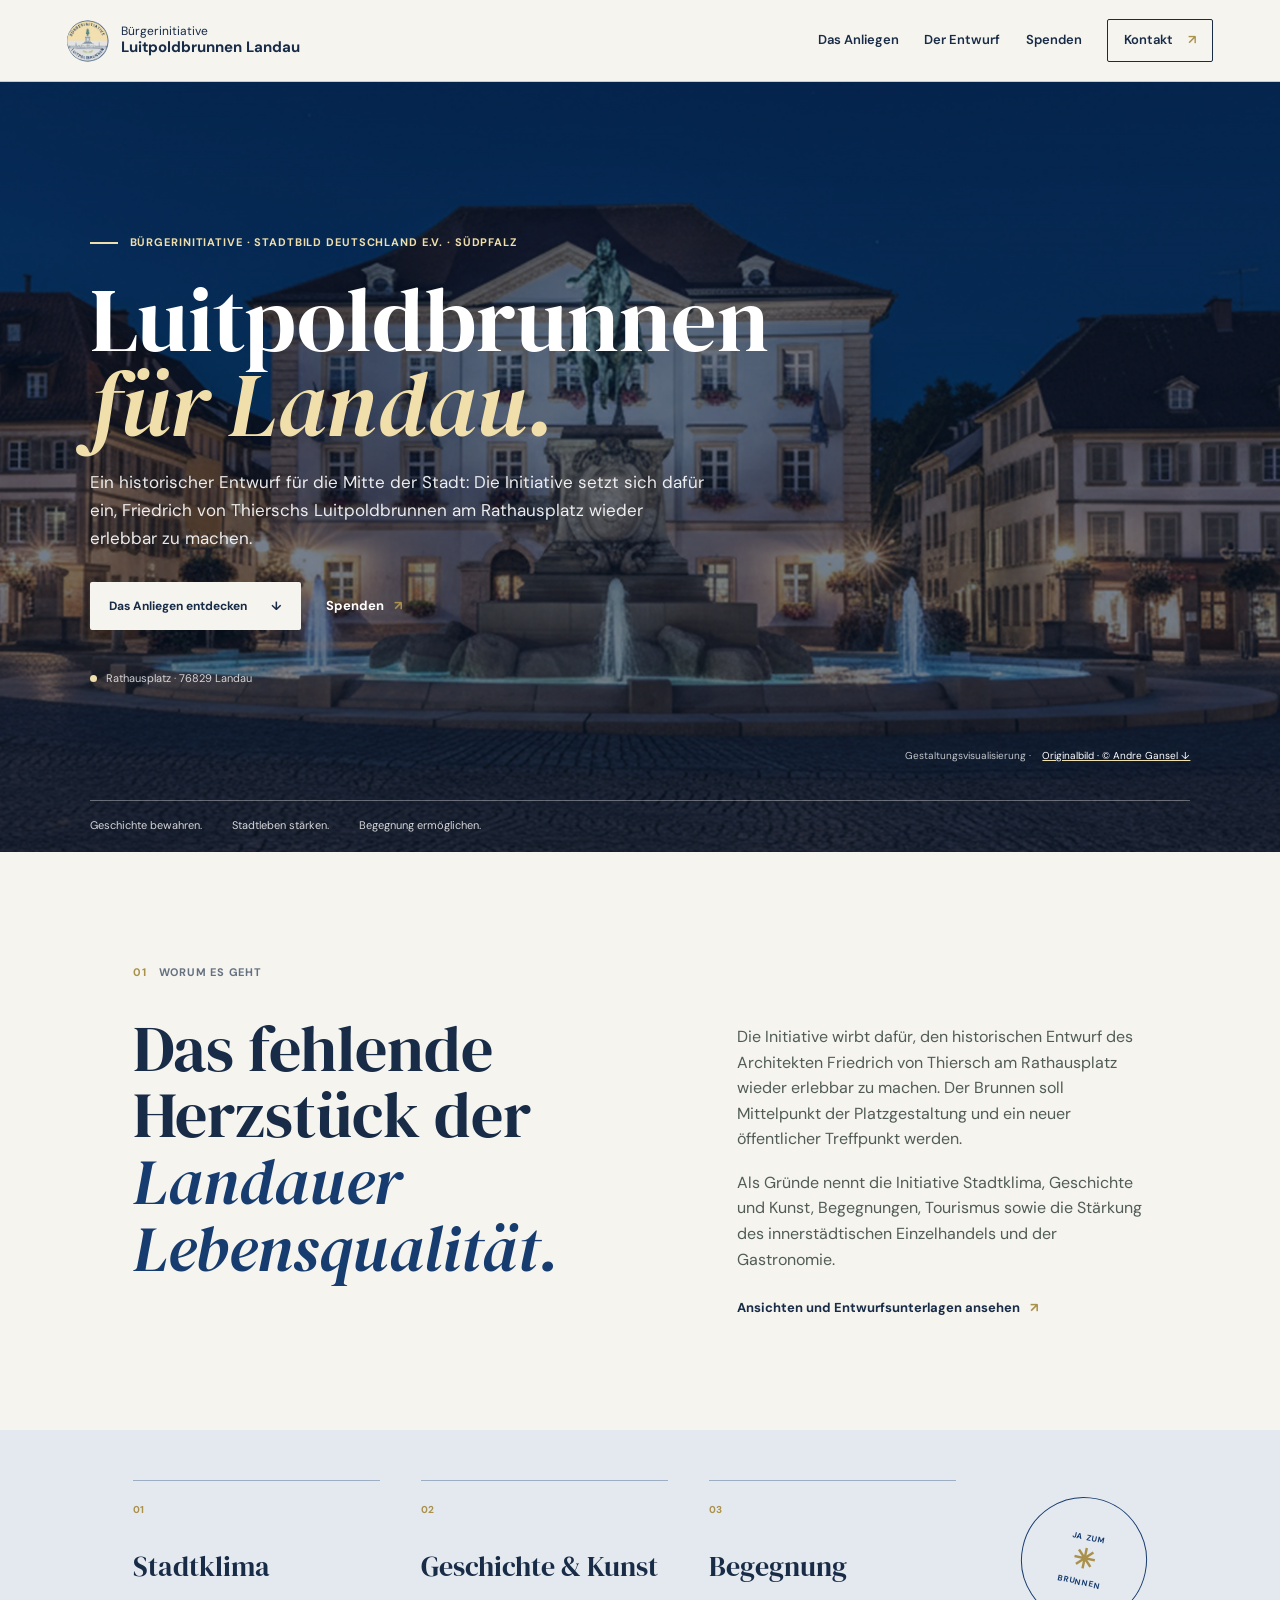
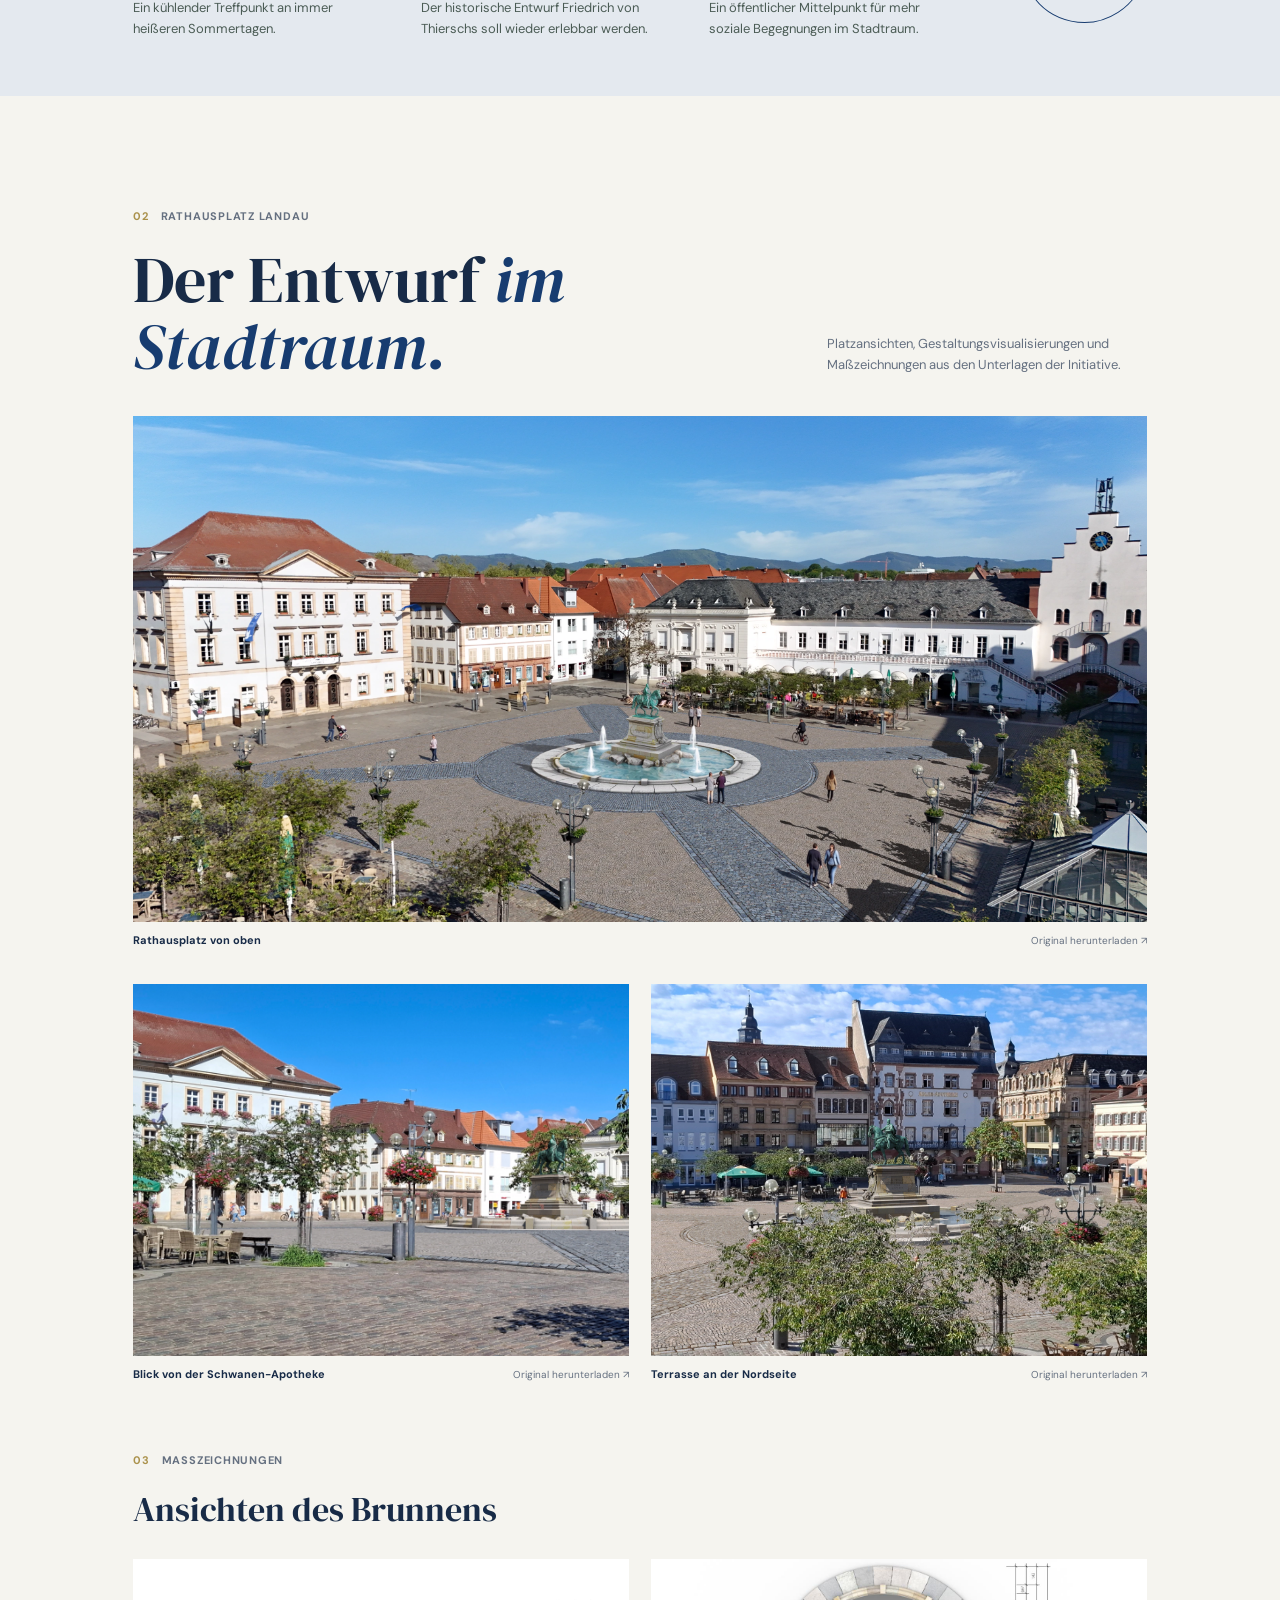
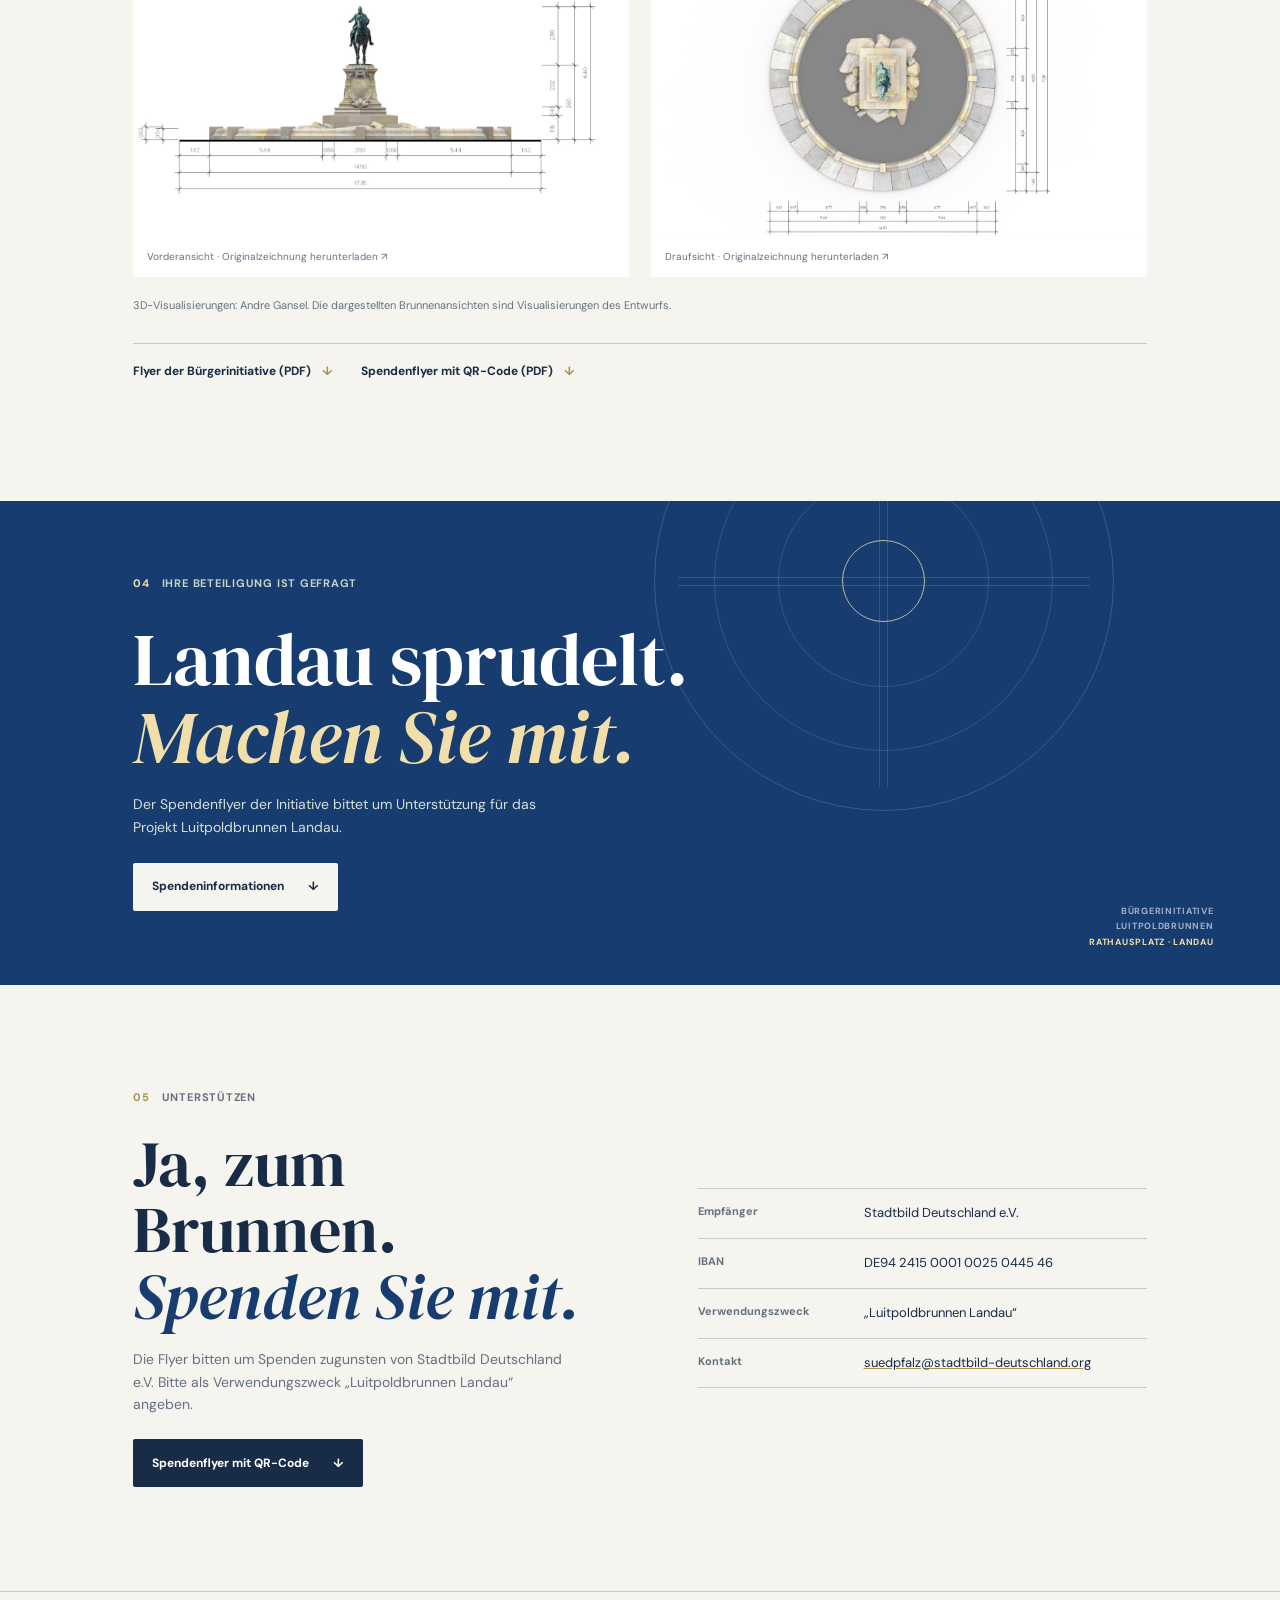
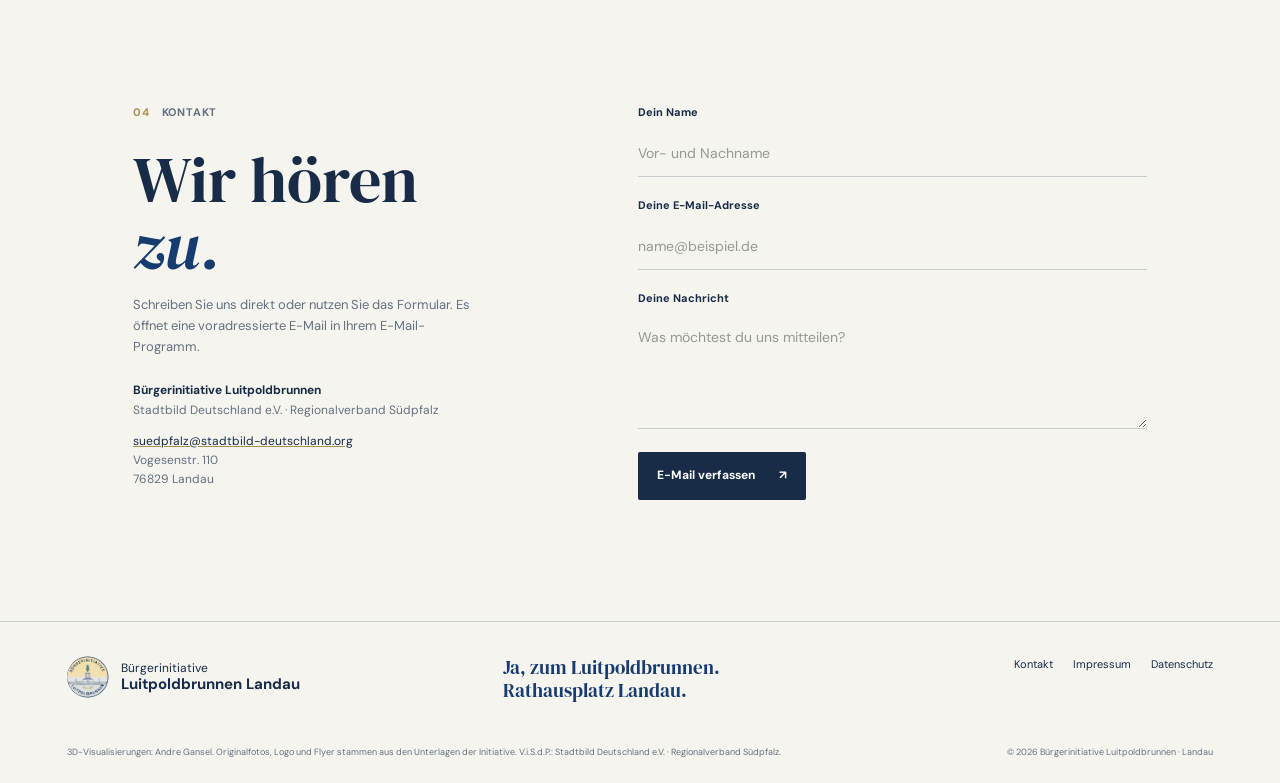
==== commit 2dbd8ec5: "Redesign Luitpoldbrunnen campaign hero" ====
--- a/index.html
+++ b/index.html
@@ -32,25 +32,25 @@
 
   <main id="inhalt">
     <section class="hero" id="start" aria-labelledby="hero-title">
-      <div class="hero-copy">
-        <p class="eyebrow"><span class="eyebrow-line"></span> Stadtbild Deutschland e.V. · Regionalverband Südpfalz</p>
-        <h1 id="hero-title">Ja, zum<br><em>Luitpoldbrunnen.</em></h1>
-        <p class="hero-intro">Die Bürgerinitiative setzt sich für die Neugestaltung des Rathausplatzes in Landau mit dem Luitpoldbrunnen ein. Der historische Entwurf Friedrich von Thierschs soll wieder erlebbar werden.</p>
-        <div class="hero-actions">
-          <a class="button button-dark" href="#anliegen">Warum der Brunnen wichtig ist <span aria-hidden="true">↓</span></a>
-          <a class="text-link" href="#spenden">Unterstützen <span aria-hidden="true">↗</span></a>
-        </div>
-        <p class="hero-note"><span class="note-dot"></span> Rathausplatz · 76829 Landau</p>
-      </div>
-      <figure class="hero-image">
+      <figure class="hero-media">
         <picture>
           <source srcset="assets/web/rathaus-daemmerung.webp" type="image/webp">
           <img src="assets/originale/Luitpoldbrunnen_vor_Rathaus_Daemmerung.jpeg" alt="Visualisierung des Luitpoldbrunnens am Rathausplatz in Landau bei Dämmerung" fetchpriority="high">
         </picture>
-        <figcaption><span>Gestaltungsvisualisierung am Rathausplatz</span><a href="assets/originale/Luitpoldbrunnen_vor_Rathaus_Daemmerung.jpeg" download>Originalbild · © Andre Gansel</a></figcaption>
-        <span class="image-index" aria-hidden="true">LANDAU / PFALZ</span>
       </figure>
-      <div class="hero-bottomline"><span>Geschichte bewahren.</span><span>Stadtleben stärken.</span><span class="bottomline-mark" aria-hidden="true">✳</span></div>
+      <div class="hero-overlay" aria-hidden="true"></div>
+      <div class="hero-copy">
+          <p class="eyebrow"><span class="eyebrow-line"></span> Bürgerinitiative · Stadtbild Deutschland e.V. · Südpfalz</p>
+          <h1 id="hero-title">Luitpoldbrunnen<br><em>für Landau.</em></h1>
+          <p class="hero-intro">Ein historischer Entwurf für die Mitte der Stadt: Die Initiative setzt sich dafür ein, Friedrich von Thierschs Luitpoldbrunnen am Rathausplatz wieder erlebbar zu machen.</p>
+          <div class="hero-actions">
+            <a class="button button-dark" href="#anliegen">Das Anliegen entdecken <span aria-hidden="true">↓</span></a>
+            <a class="text-link" href="#spenden">Spenden <span aria-hidden="true">↗</span></a>
+          </div>
+          <p class="hero-note"><span class="note-dot"></span> Rathausplatz · 76829 Landau</p>
+        </div>
+        <p class="hero-credit">Gestaltungsvisualisierung · <a href="assets/originale/Luitpoldbrunnen_vor_Rathaus_Daemmerung.jpeg" download>Originalbild · © Andre Gansel ↓</a></p>
+        <div class="hero-bottomline"><span>Geschichte bewahren.</span><span>Stadtleben stärken.</span><span>Begegnung ermöglichen.</span></div>
     </section>
 
     <section class="intro-section section-wrap" id="anliegen" aria-labelledby="anliegen-title">
--- a/styles.css
+++ b/styles.css
@@ -26,23 +26,35 @@
 .brand-name { font-size: 12px; letter-spacing: 0; }
 .brand-name strong { font-size: 15px; font-weight: 700; }
 .brand-logo { width: 42px; height: 42px; flex: 0 0 42px; object-fit: cover; object-position: center; border-radius: 50%; }
-.main-nav { display: flex; align-items: center; gap: clamp(20px, 3.2vw, 52px); }
+.main-nav { display: flex; align-items: center; gap: clamp(14px, 2vw, 28px); }
 .main-nav a { font-size: 13px; font-weight: 600; text-decoration: none; transition: color .2s ease; }
 .main-nav a:hover, .footer-links a:hover { color: var(--orange); }
 .main-nav .nav-contact { padding: 10px 16px; border: 1px solid var(--ink); border-radius: 2px; }
 .nav-contact span { margin-left: 12px; color: var(--orange); }
 .menu-toggle { display: none; }
 
-.hero { min-height: 680px; padding: 64px 5.2vw 0; display: grid; grid-template-columns: minmax(0, .88fr) minmax(380px, 1.12fr); grid-template-rows: 1fr auto; column-gap: 5vw; overflow: hidden; }
-.hero-copy { align-self: center; padding: 6px 0 52px; max-width: 610px; animation: rise-in .7s ease both; }
+.hero { position: relative; min-height: clamp(620px, 78svh, 820px); padding: 80px 7vw 0; display: flex; flex-direction: column; justify-content: flex-end; overflow: hidden; background: #102b4d; color: #fff; }
+.hero-media { position: absolute; inset: 0; z-index: 0; margin: 0; overflow: hidden; }
+.hero-media picture, .hero-media img { width: 100%; height: 100%; display: block; }
+.hero-media img { object-fit: cover; object-position: center 52%; }
+.hero-overlay { position: absolute; inset: 0; z-index: 0; background: rgba(8, 25, 46, .55); }
+.hero-copy { position: relative; z-index: 1; align-self: flex-start; margin-top: auto; padding: 72px 0 112px; max-width: 900px; animation: rise-in .7s ease both; }
 .eyebrow, .section-kicker { display: flex; align-items: center; gap: 12px; font-size: 11px; font-weight: 700; text-transform: uppercase; }
-.eyebrow { color: var(--green); letter-spacing: .08em; }
+.eyebrow { color: #f0dfab; letter-spacing: .08em; }
 .eyebrow-line { display: inline-block; width: 28px; height: 2px; background: var(--orange); }
 h1, h2, h3, p { margin-top: 0; }
 h1, h2 { font-family: var(--serif); font-weight: 400; letter-spacing: 0; }
-h1 { margin: 26px 0 22px; font-size: clamp(56px, 6.7vw, 94px); line-height: .96; }
+h1 { margin: 26px 0 22px; font-size: clamp(64px, 7vw, 100px); line-height: .94; }
 h1 em, h2 em { color: var(--green); font-weight: 400; }
-.hero-intro { max-width: 430px; margin-bottom: 30px; color: #515c57; font-size: 17px; line-height: 1.65; }
+.hero h1 { max-width: 900px; color: #fff; }
+.hero h1 em { color: #f0dfab; }
+.hero-intro { max-width: 620px; margin-bottom: 30px; color: rgba(255,255,255,.9); font-size: 17px; line-height: 1.65; }
+.hero .eyebrow { color: #f0dfab; }
+.hero .eyebrow-line { background: #f0dfab; }
+.hero .button-dark { background: var(--paper); color: var(--ink); }
+.hero .button-dark:hover { background: #fff; }
+.hero .text-link { color: #fff; }
+.hero .hero-note { color: rgba(255,255,255,.8); }
 .hero-actions { display: flex; flex-wrap: wrap; align-items: center; gap: 25px; }
 .button { min-height: 48px; display: inline-flex; align-items: center; justify-content: center; gap: 24px; padding: 0 18px; border: 1px solid transparent; border-radius: 2px; font-size: 12px; font-weight: 700; text-decoration: none; cursor: pointer; transition: transform .18s ease, background .18s ease; }
 .button:hover { transform: translateY(-2px); }
@@ -53,16 +65,10 @@
 .text-link, .arrow-link { font-size: 13px; font-weight: 700; text-decoration: none; }
 .text-link span, .arrow-link span { margin-left: 7px; color: var(--orange); }
 .hero-note { display: flex; align-items: center; gap: 9px; margin: 40px 0 0; font-size: 11px; color: var(--muted); }
-.note-dot { width: 7px; height: 7px; border-radius: 50%; background: var(--orange); }
-.hero-image { position: relative; align-self: stretch; min-height: 465px; margin: 0; overflow: hidden; background: #c9c7bc; animation: reveal-image .8s .12s ease both; }
-.hero-image::after { position: absolute; inset: 0; content: ''; pointer-events: none; background: linear-gradient(180deg, transparent 62%, rgba(12, 20, 17, .45)); }
-.hero-image picture { width: 100%; height: 100%; display: block; }
-.hero-image img { width: 100%; height: 100%; min-height: 465px; display: block; object-fit: cover; object-position: center; filter: saturate(.78); }
-.hero-image figcaption { position: absolute; z-index: 1; bottom: 18px; left: 20px; right: 20px; display: flex; flex-wrap: wrap; justify-content: space-between; gap: 5px 16px; color: #fff; font-size: 10px; }
-.hero-image figcaption a { text-decoration-color: rgba(255,255,255,.55); }
-.image-index { position: absolute; z-index: 1; top: 16px; right: 16px; padding: 7px 10px; background: var(--paper); color: var(--ink); font-size: 9px; font-weight: 700; }
-.hero-bottomline { grid-column: 1 / -1; display: flex; gap: 18px; align-items: center; padding: 16px 0 18px; border-top: 1px solid var(--line); color: var(--muted); font-size: 11px; }
-.bottomline-mark { margin-left: auto; color: var(--orange); font-size: 21px; }
+.note-dot { width: 7px; height: 7px; border-radius: 50%; background: #f0dfab; }
+.hero-credit { position: absolute; z-index: 1; right: 7vw; bottom: 88px; margin: 0; color: rgba(255,255,255,.75); font-size: 10px; text-align: right; }
+.hero-credit a { margin-left: 8px; color: #fff; text-decoration-color: #f0dfab; }
+.hero-bottomline { position: relative; z-index: 1; display: flex; flex-wrap: wrap; gap: 12px 30px; align-items: center; padding: 16px 0 18px; border-top: 1px solid rgba(255,255,255,.35); color: rgba(255,255,255,.82); font-size: 11px; }
 
 .section-wrap { padding-left: 10.4vw; padding-right: 10.4vw; }
 .intro-section { padding-top: 112px; padding-bottom: 110px; }
@@ -76,7 +82,7 @@
 .arrow-link { display: inline-block; margin-top: 8px; color: var(--ink); }
 
 .principles { position: relative; display: grid; grid-template-columns: repeat(3, 1fr) 150px; gap: 3.2vw; padding: 50px 10.4vw 56px; background: var(--green-light); overflow: hidden; }
-.principle { position: relative; z-index: 1; border-top: 1px solid rgba(22, 75, 66, .35); padding-top: 14px; }
+.principle { position: relative; z-index: 1; border-top: 1px solid rgba(23, 60, 112, .35); padding-top: 14px; }
 .principle-number { color: var(--orange); font-size: 10px; font-weight: 700; }
 .principle h3 { margin: 24px 0 9px; font-family: var(--serif); font-size: 28px; font-weight: 400; }
 .principle p { max-width: 245px; margin-bottom: 0; color: #4b5c55; font-size: 13px; }
@@ -125,18 +131,18 @@
 .join-section { position: relative; min-height: 475px; display: flex; align-items: center; padding: 74px 10.4vw; overflow: hidden; background: var(--green); color: #fff; }
 .join-content { position: relative; z-index: 1; max-width: 700px; }
 .section-kicker-light { color: #c4d2c8; }
-.section-kicker-light span:first-child { color: #ff9774; }
+.section-kicker-light span:first-child { color: #f0dfab; }
 .join-content h2 { margin: 28px 0 18px; font-size: clamp(44px, 5.8vw, 76px); }
-.join-content h2 em { color: #f19a79; }
+.join-content h2 em { color: #f0dfab; }
 .join-content > p { max-width: 425px; margin-bottom: 25px; color: #d5e0d9; font-size: 14px; }
 .join-decoration { position: absolute; right: 13%; top: -31%; width: 460px; height: 460px; border: 1px solid rgba(255,255,255,.16); border-radius: 50%; }
 .join-decoration::before, .join-decoration::after, .join-decoration span { position: absolute; inset: 13%; border: 1px solid rgba(255,255,255,.13); border-radius: 50%; content: ''; }
 .join-decoration::after { inset: 27%; }
-.join-decoration span:nth-child(1) { inset: 41%; border-color: rgba(241,154,121,.7); }
+.join-decoration span:nth-child(1) { inset: 41%; border-color: rgba(240,223,171,.75); }
 .join-decoration span:nth-child(2) { inset: 5% 49%; border-width: 0 1px; border-radius: 0; }
 .join-decoration span:nth-child(3) { inset: 49% 5%; border-width: 1px 0; border-radius: 0; }
 .join-side-note { position: absolute; right: 5.2vw; bottom: 35px; color: rgba(255,255,255,.6); font-size: 9px; font-weight: 700; line-height: 1.7; letter-spacing: .08em; text-align: right; }
-.join-side-note span { color: #f19a79; }
+.join-side-note span { color: #f0dfab; }
 
 .donation-section { display: grid; grid-template-columns: 1fr 1fr; gap: 9vw; padding-top: 104px; padding-bottom: 104px; border-bottom: 1px solid var(--line); }
 .donation-copy h2 { margin: 24px 0 18px; }
@@ -174,15 +180,28 @@
 @keyframes rise-in { from { opacity: 0; transform: translateY(14px); } to { opacity: 1; transform: translateY(0); } }
 @keyframes reveal-image { from { opacity: 0; clip-path: inset(0 0 100% 0); } to { opacity: 1; clip-path: inset(0 0 0 0); } }
 
-@media (max-width: 900px) {
-  .hero { min-height: 600px; grid-template-columns: .9fr 1.1fr; column-gap: 3vw; }
-  .hero-image, .hero-image img { min-height: 410px; }
-  h1 { font-size: clamp(54px, 8vw, 76px); }
+@media (max-width: 1100px) {
+  .hero { min-height: clamp(600px, 76svh, 760px); padding: 60px 7vw 0; }
+  .hero-copy { max-width: 850px; padding: 70px 0 112px; }
+  h1 { font-size: clamp(58px, 7vw, 84px); }
+  .hero-credit { right: 7vw; }
   .section-wrap, .principles, .join-section { padding-left: 7vw; padding-right: 7vw; }
   .intro-content { gap: 5vw; }
   .principles { grid-template-columns: repeat(3, 1fr); }
   .principle-stamp { display: none; }
   .site-footer { padding-left: 5vw; padding-right: 5vw; }
+}
+
+@media (max-width: 900px) {
+  .site-header { gap: 16px; }
+  .menu-toggle { width: 42px; height: 42px; display: grid; flex: 0 0 42px; align-content: center; justify-items: center; gap: 6px; border: 1px solid var(--line); border-radius: 2px; background: transparent; cursor: pointer; }
+  .menu-toggle span { width: 17px; height: 1px; background: var(--ink); transition: transform .2s; }
+  .menu-toggle[aria-expanded="true"] span:first-child { transform: translateY(3.5px) rotate(45deg); }
+  .menu-toggle[aria-expanded="true"] span:last-child { transform: translateY(-3.5px) rotate(-45deg); }
+  .main-nav { position: absolute; top: 100%; right: 5vw; display: none; min-width: 240px; align-items: stretch; gap: 0; padding: 8px 18px 16px; border: 1px solid var(--line); border-top: 0; background: var(--paper); box-shadow: 0 12px 28px rgba(24,43,71,.12); }
+  .main-nav.is-open { display: flex; flex-direction: column; }
+  .main-nav a { padding: 12px 0; }
+  .main-nav .nav-contact { margin-top: 7px; padding: 10px 12px; }
 }
 
 @media (max-width: 640px) {
@@ -191,26 +210,19 @@
   .brand-logo { width: 36px; height: 36px; flex-basis: 36px; }
   .brand-name { font-size: 10px; }
   .brand-name strong { font-size: 13px; }
-  .menu-toggle { width: 42px; height: 42px; display: grid; align-content: center; justify-items: center; gap: 6px; border: 1px solid var(--line); border-radius: 2px; background: transparent; cursor: pointer; }
-  .menu-toggle span { width: 17px; height: 1px; background: var(--ink); transition: transform .2s; }
-  .menu-toggle[aria-expanded="true"] span:first-child { transform: translateY(3.5px) rotate(45deg); }
-  .menu-toggle[aria-expanded="true"] span:last-child { transform: translateY(-3.5px) rotate(-45deg); }
-  .main-nav { position: absolute; top: 69px; left: 0; right: 0; display: none; align-items: stretch; gap: 0; padding: 8px 20px 20px; border-bottom: 1px solid var(--line); background: var(--paper); }
-  .main-nav.is-open { display: flex; flex-direction: column; }
-  .main-nav a { padding: 12px 0; }
-  .main-nav .nav-contact { margin-top: 7px; padding: 10px 12px; }
-  .hero { min-height: auto; padding: 48px 20px 0; grid-template-columns: minmax(0, 1fr); grid-template-rows: auto auto auto; }
-  .hero-copy, .hero-image { min-width: 0; }
+  .site-header { min-height: 70px; }
+  .main-nav { top: 69px; left: 0; right: 0; min-width: 0; padding: 8px 20px 20px; border-left: 0; border-right: 0; border-bottom: 1px solid var(--line); box-shadow: none; }
+  .hero { min-height: 660px; padding: 42px 20px 0; }
+  .hero-copy { padding: 44px 0 112px; }
   .eyebrow { font-size: 9px; }
   h1 { margin: 22px 0 18px; font-size: 42px; }
-  .hero-intro { max-width: 390px; font-size: 15px; }
+  .hero-intro { max-width: 34ch; font-size: 15px; }
   .hero-actions { gap: 16px; }
   .button { min-height: 46px; gap: 14px; padding: 0 14px; font-size: 11px; }
   .hero-note { margin-top: 25px; }
-  .hero-image { min-height: 340px; }
-  .hero-image img { min-height: 340px; }
-  .hero-image figcaption { left: 12px; right: 12px; bottom: 12px; font-size: 9px; }
-  .hero-bottomline { margin-top: 0; font-size: 9px; gap: 10px; }
+  .hero-credit { left: 20px; right: 20px; bottom: 76px; display: flex; flex-wrap: wrap; justify-content: space-between; gap: 4px 12px; text-align: left; font-size: 9px; }
+  .hero-credit a { margin-left: 0; }
+  .hero-bottomline { gap: 8px 16px; font-size: 9px; }
   .section-wrap { padding-left: 20px; padding-right: 20px; }
   .intro-section { padding-top: 72px; padding-bottom: 72px; }
   .intro-content { grid-template-columns: 1fr; gap: 20px; margin-top: 24px; }
@@ -249,7 +261,7 @@
 }
 
 @media (max-width: 360px) {
-  h1 { font-size: 34px; }
+  h1 { font-size: 32px; }
   h2 { font-size: 36px; }
   .site-footer { grid-template-columns: 1fr; }
   .footer-tagline { justify-self: start; text-align: left; }
